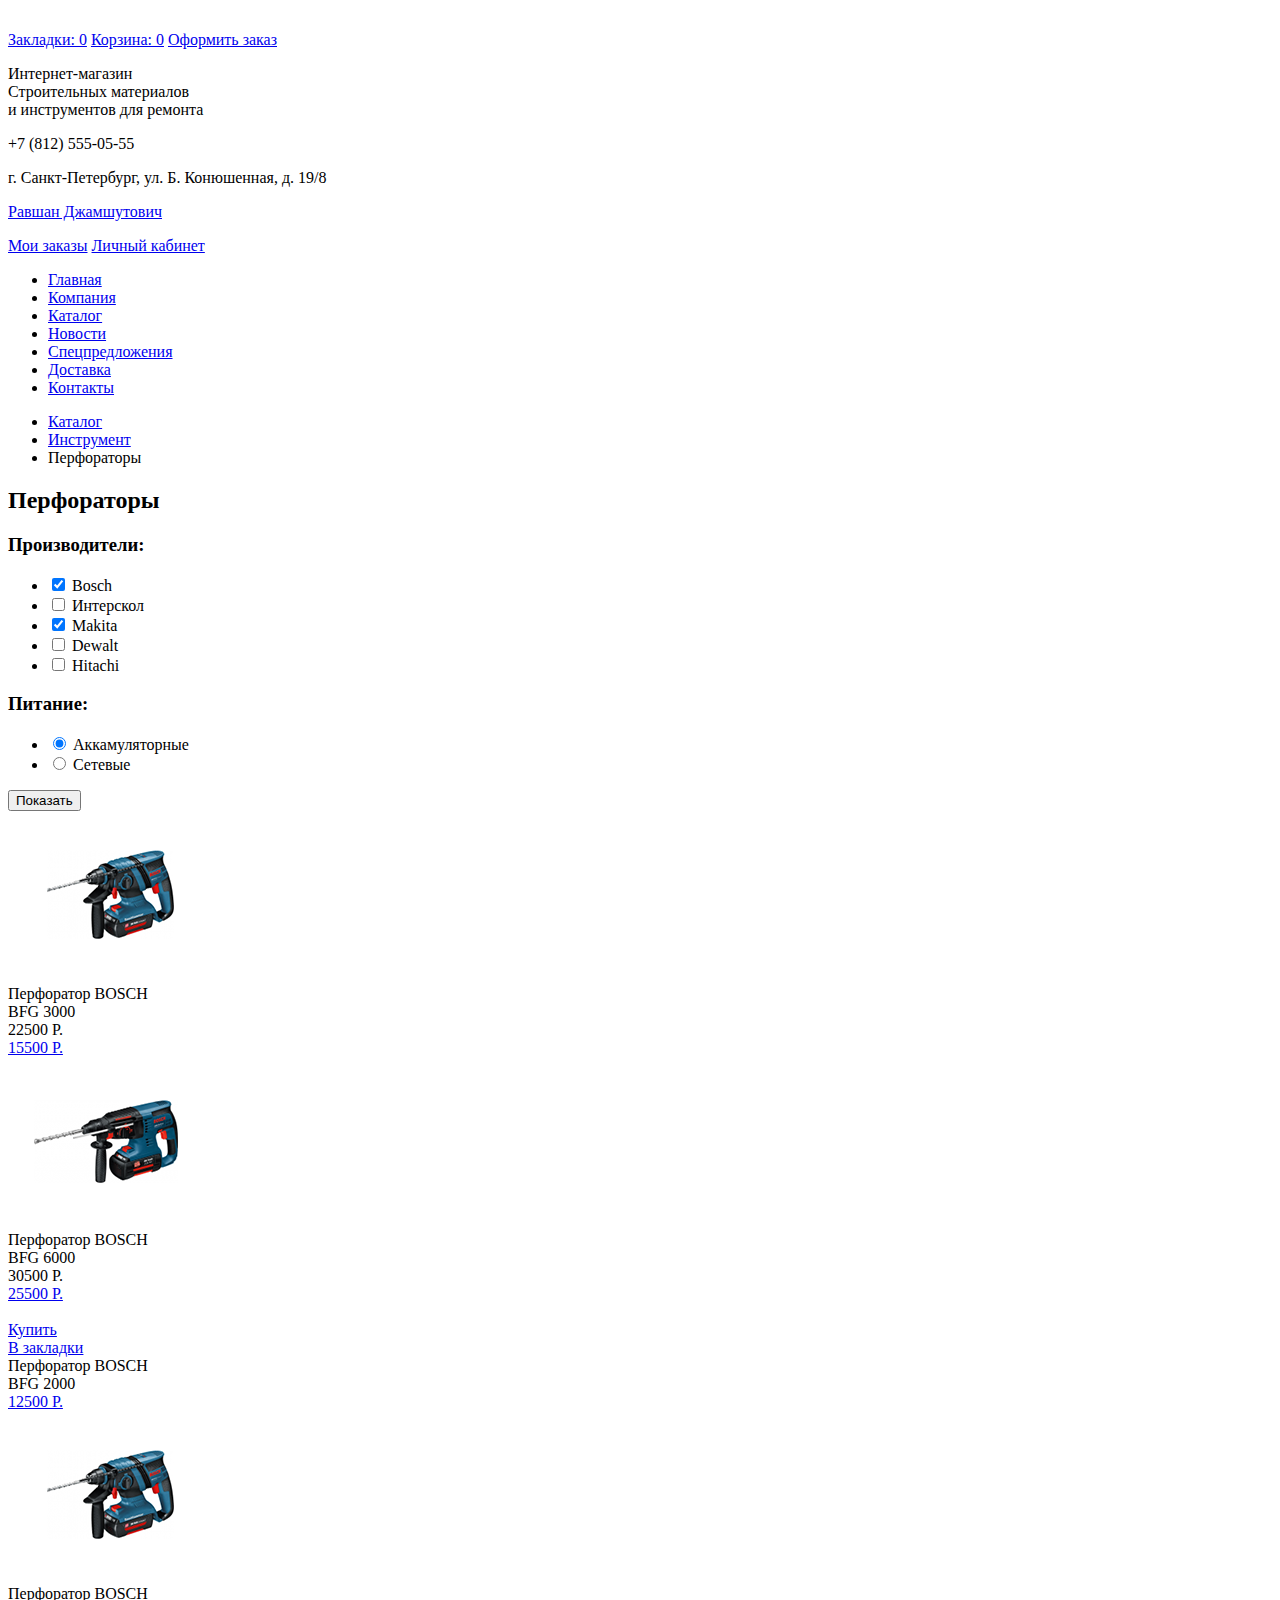
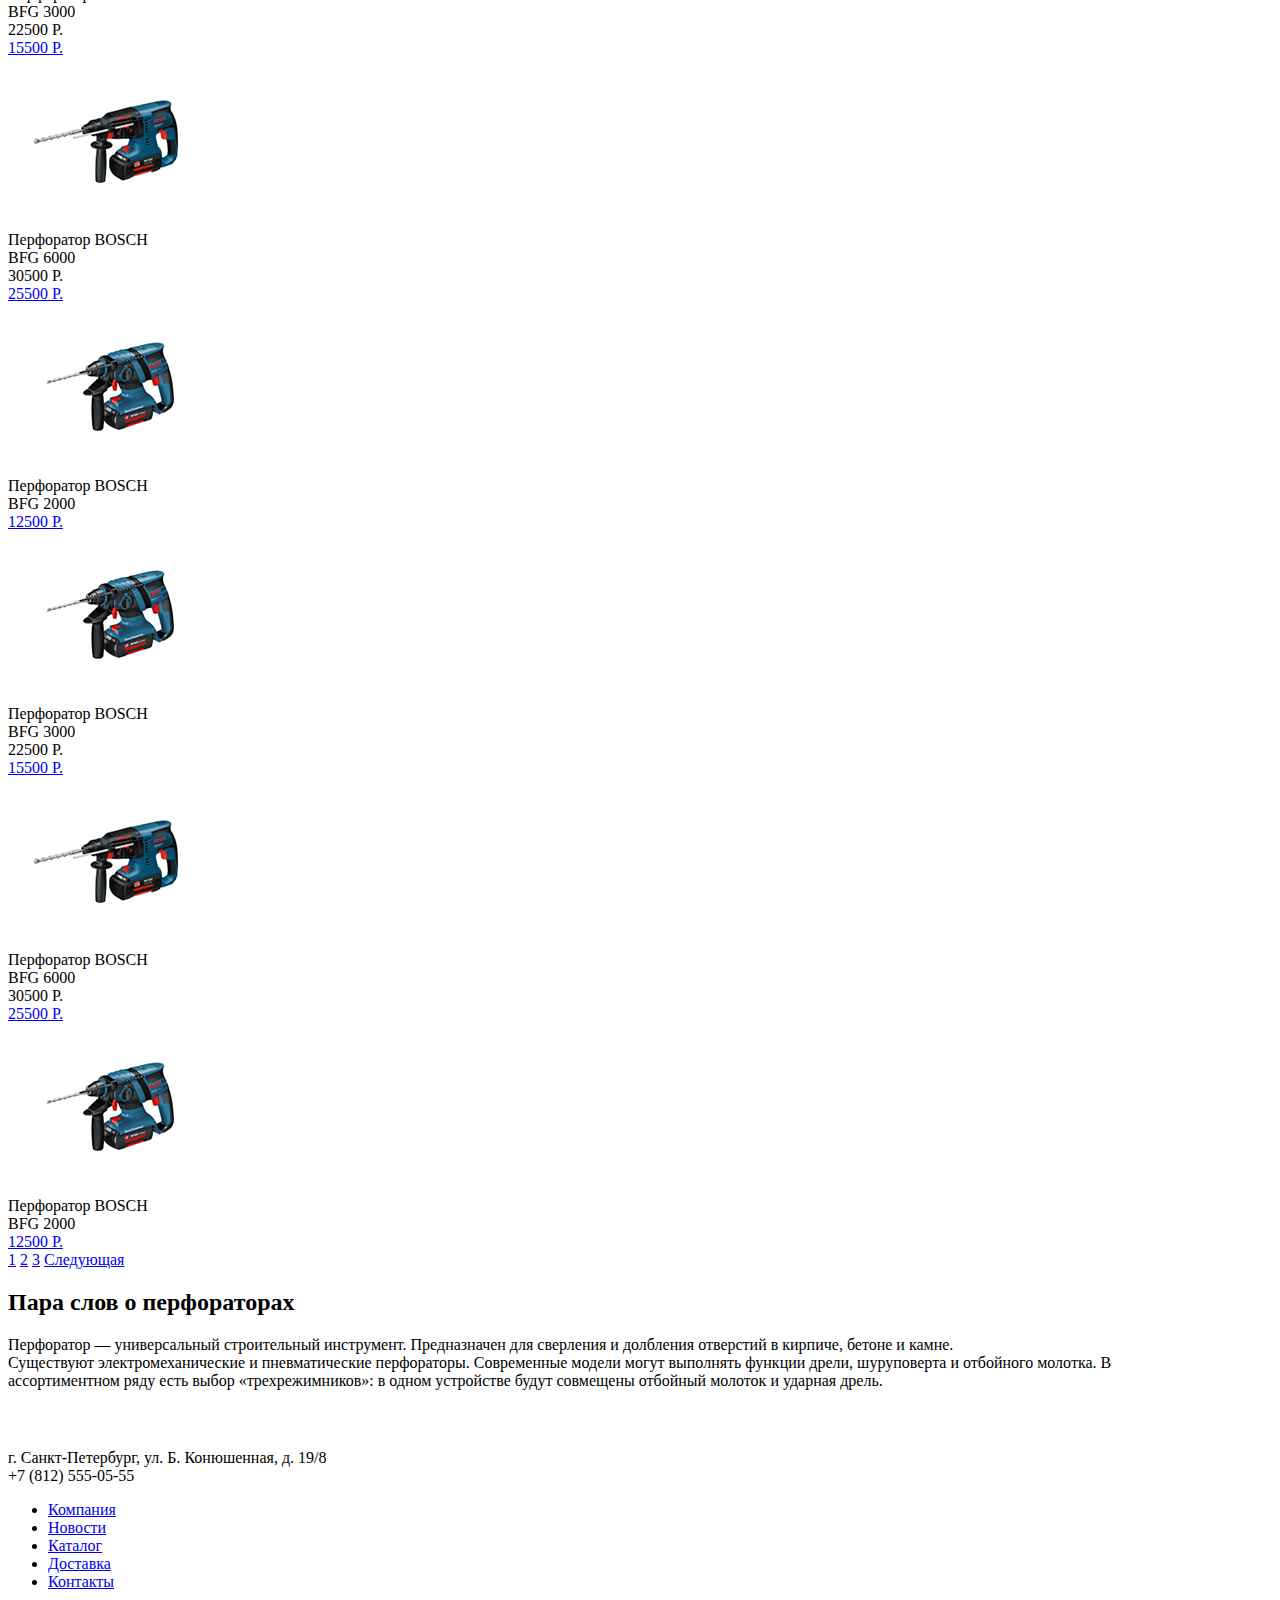
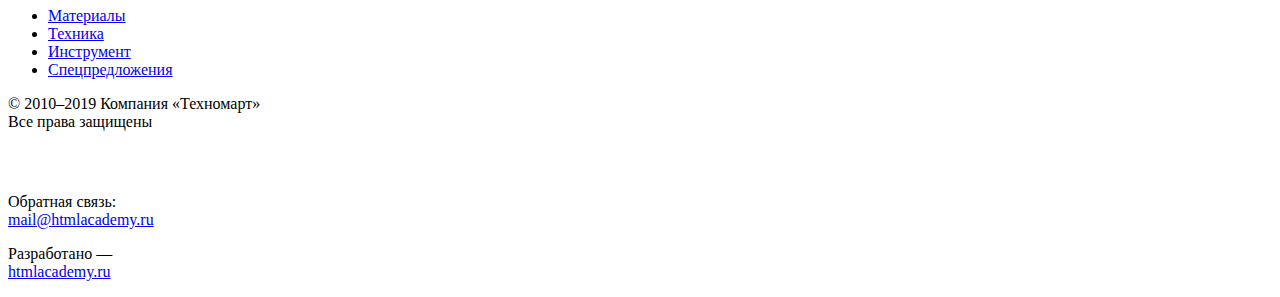
==== catalog.html @ 34c49a75 "Разметка index и catalog" ====
<!DOCTYPE html>
<html lang="ru">
  <head>
    <meta charset="utf-8">
    <title>Техномарт</title>
    <style></style>
  </head>
  <body>
  	<header>
  		<div class="header-top">
  			<div class="header-logo">
                <img src="img/logo-top.png" width="109" height="19" alt="Логотип Техномарта">
            </div>
            <a class="bookmarks" href="#">Закладки: 0</a>
            <a class="basket" href="#">Корзина: 0</a>
            <a class="orders" href="#">Оформить заказ</a>
  		</div>
  		<div class="heading">
  			<p>
  				Интернет-магазин<br>
  				Строительных материалов<br>
  				и инструментов для ремонта
  			</p>
  		</div>
  		<div class="telephone">
  			<p>+7 (812) 555-05-55</p>
  		</div>
  		<div class="address">
  			<p>г. Санкт-Петербург, ул. Б. Конюшенная, д. 19/8</p>
  		</div>
  		<div class="login-window">
  			<p>
  			<a href="login-name">Равшан Джамшутович</a>
  		    </p>
  		</div>
  		<div class="account-info">
  			<a href="#">Мои заказы</a>
  			<a href="#">Личный кабинет</a>
  		</div>
  		<nav>
  			<ul class="navigation">
  				<li>
  					<a href="index.html">Главная</a>
  				</li>
  				<li>
  					<a href="#">Компания</a>
  				</li>
  				<li>
  					<a href="#">Каталог</a>
  				</li>
  				<li>
  					<a href="#">Новости</a>
  				</li>
  				<li>
  					<a href="#">Спецпредложения</a>
  				</li>
  				<li>
  					<a href="#">Доставка</a>
  				</li>
  				<li>
  					<a href="#">Контакты</a>
  				</li>
  			</ul>
  		</nav>
  	</header>



  <main>
  	<ul>
  	    <li>
  	    	<a href="catalog.html">Каталог</a>
  	    </li>
  		<li>
  			<a href="#">Инструмент</a>
  		</li>
  		<li>
  		Перфораторы
  	    </li>
  	</ul>
  	<h2>Перфораторы</h2>
  	<section>
  		<h3>Производители:</h3>
  		<ul>
  			<li>
  			    <input type="checkbox" checked name="Bosch" id="Bosch">
  			    <label for="Bosch">Bosch</label> 
  		    </li>
  			<li>
  			    <input type="checkbox"  name="Интерскол" id="inter">
  			    <label for="inter">Интерскол</label>
  		    </li>
  			<li>
  				<input type="checkbox" checked name="Makita" id="Makita">
  			    <label for="Makita">Makita</label>
  		    </li>
  			<li>
  				<input type="checkbox"  name="Dewalt" id="Dewalt">
  			    <label for="Dewalt">Dewalt</label>
  		    </li>
  			<li>
  				<input type="checkbox"  name="Hitachi" id="Hitachi">
  			    <label for="Hitachi">Hitachi</label> 
  		    </li>
  		</ul>
  	</section>

  	<section>
  		<h3>Питание:</h3>
  		<ul>
  			<li>
  				<input type="radio" type="checkbox" checked name="akk" id="akk">
  				<label for="akk">Аккамуляторные</label> 
  			</li>
  			<li>
  				<input type="radio" name="set" id="set">
  				<label for="set">Сетевые</label>
  			</li>
  		</ul>
  		<button type="submit">Показать</button>
  	</section>

    
    <div class="bfg3-cont">
      <div class="bfg3-img">
        <img src="img/drell3.png">
      </div>
    <span class="bfg3-name">Перфоратор BOSCH<br>
      BFG 3000</span><br>
      <span class="old-price">22500 Р.</span><br>
      <a class="main-price" href="#">15500 Р.</a>
    </div>

    <div class="bfg6-cont">
      <div class="bfg6-img">
        <img src="img/drell6.png">
      </div>
    <span class="">Перфоратор BOSCH<br>
      BFG 6000</span><br>
      <span class="old-price">30500 Р.</span><br>
      <a class="main-price" href="#">25500 Р.</a>
    </div>
    <br>
    <div class="bfg2-cont">
      <div class="drill-button">
        <a class="buy" href="#">Купить</a><br>
        <a class="bookmarks" href="#">В закладки</a>
      </div>
    <span class="">Перфоратор BOSCH<br>
      BFG 2000</span><br>
      <a class="main-price" href="#">12500 Р.</a>
    </div>
    
    <div class="bfg3-cont">
      <div class="bfg3-img">
        <img src="img/drell3.png">
      </div>
    <span class="bfg3-name">Перфоратор BOSCH<br>
      BFG 3000</span><br>
      <span class="old-price">22500 Р.</span><br>
      <a class="main-price" href="#">15500 Р.</a>
    </div>

    <div class="bfg6-cont">
      <div class="bfg6-img">
        <img src="img/drell6.png">
      </div>
    <span class="">Перфоратор BOSCH<br>
      BFG 6000</span><br>
      <span class="old-price">30500 Р.</span><br>
      <a class="main-price" href="#">25500 Р.</a>
    </div>

    <div class="bfg2-cont">
      <div class="bfg2-img">
        <img src="img/drell2.png">
      </div>
    <span class="">Перфоратор BOSCH<br>
      BFG 2000</span><br>
      <a class="main-price" href="#">12500 Р.</a>
    </div>

    <div class="bfg3-cont">
      <div class="bfg3-img">
        <img src="img/drell3.png">
      </div>
    <span class="bfg3-name">Перфоратор BOSCH<br>
      BFG 3000</span><br>
      <span class="old-price">22500 Р.</span><br>
      <a class="main-price" href="#">15500 Р.</a>
    </div>

    <div class="bfg6-cont">
      <div class="bfg6-img">
        <img src="img/drell6.png">
      </div>
    <span class="">Перфоратор BOSCH<br>
      BFG 6000</span><br>
      <span class="old-price">30500 Р.</span><br>
      <a class="main-price" href="#">25500 Р.</a>
    </div>

    <div class="bfg2-cont">
      <div class="bfg2-img">
        <img src="img/drell2.png">
      </div>
    <span class="">Перфоратор BOSCH<br>
      BFG 2000</span><br>
      <a class="main-price" href="#">12500 Р.</a>
    </div>
    
    <div class="pages">
    	<a class="one" href="#">1</a>
    	<a class="two" href="#">2</a>
    	<a class="three" href="#">3</a>
    	<a class="next-page" href="#">Следующая</a>
    </div>
    
    <div class="about">
    	<h2>Пара слов о перфораторах</h2>
    	<p>
    		Перфоратор — универсальный строительный инструмент. Предназначен для сверления и долбления отверстий в кирпиче, бетоне и камне.<br>
    	   Существуют электромеханические и пневматические перфораторы. Современные модели могут выполнять функции дрели, шуруповерта и отбойного молотка. В<br>
    	   ассортиментном ряду есть выбор «трехрежимников»: в одном устройстве будут совмещены отбойный молоток и ударная дрель.
        </p>
    </div>
  </main>

  <footer class="footer-main">
  		<div class="footer-top">
  		    <div class="footer-logo">
                <img src="img/logo-down.svg" width="138" height="23" alt="Логотип Техномарта">
  		    </div>
  		<div class="footer-address">
  		    <p>
  		    	г. Санкт-Петербург, ул. Б. Конюшенная, д. 19/8<br>
  		    	+7 (812) 555-05-55
  		    </p>
  		</div>
  	    </div>
  		<div class="all-footer-nav">
  			<ul class="footer-nav-top">
  				<li>
  					<a href="#">Компания</a>
  				</li>
  			    <li>
  			    	<a href="#">Новости</a>
  			    </li>
  			    <li>
  			    	<a href="#">Каталог</a>
  			    </li>
  			    <li>
  			    	<a href="#">Доставка</a>
  			    </li>
  			    <li>
  			    	<a href="#">Контакты</a>
  			    </li>
  			</ul>
  			<ul class="footer-nav-down">
  				<li>
  					<a href="#">Материалы</a>
  				</li>
  				<li>
  					<a href="#">Техника</a>
  				</li>
  				<li>
  					<a href="#">Инструмент</a>
  				</li>
  				<li>
  					<a href="#">Спецпредложения</a>
  				</li>
  			</ul>
  		</div>

  		<div class="footer-down">
  			<div class="copyright">
  			    <p>
  			 	© 2010–2019 Компания «Техномарт»<br>
  				Все права защищены
  			    </p>
  		    </div>

  		    <div class="social">
  		    	<a class="social-vk" href="#"><img src="img/vk-icon.svg" height="26" width="15" alt="https://vk.com/"></a>
  		    	<a class="social-facee" href="#"><img src="img/fb-icon.svg" height="12" width="22" alt="https://facebook.com/"></a>
  		    	<a class="social-vk" href="#"><img src="img/insta-icon.svg" height="21" width="21" alt="https://www.instagram.com/"></a>
  		    </div>

  		    <div class="feedback">
  		    	<p>
  		    		Обратная связь:<br>
  		    		<a href="#">mail@htmlacademy.ru</a>
  		    	</p>
  		    </div>
  		    <div class="developed">
  		    	<p>
  		    		Разработано —<br>
  		    		<a href="htmlacademy.ru">htmlacademy.ru</a> 
  		    	</p>
  		    </div>
  		</div>
  	</footer>
  </body>
</html>
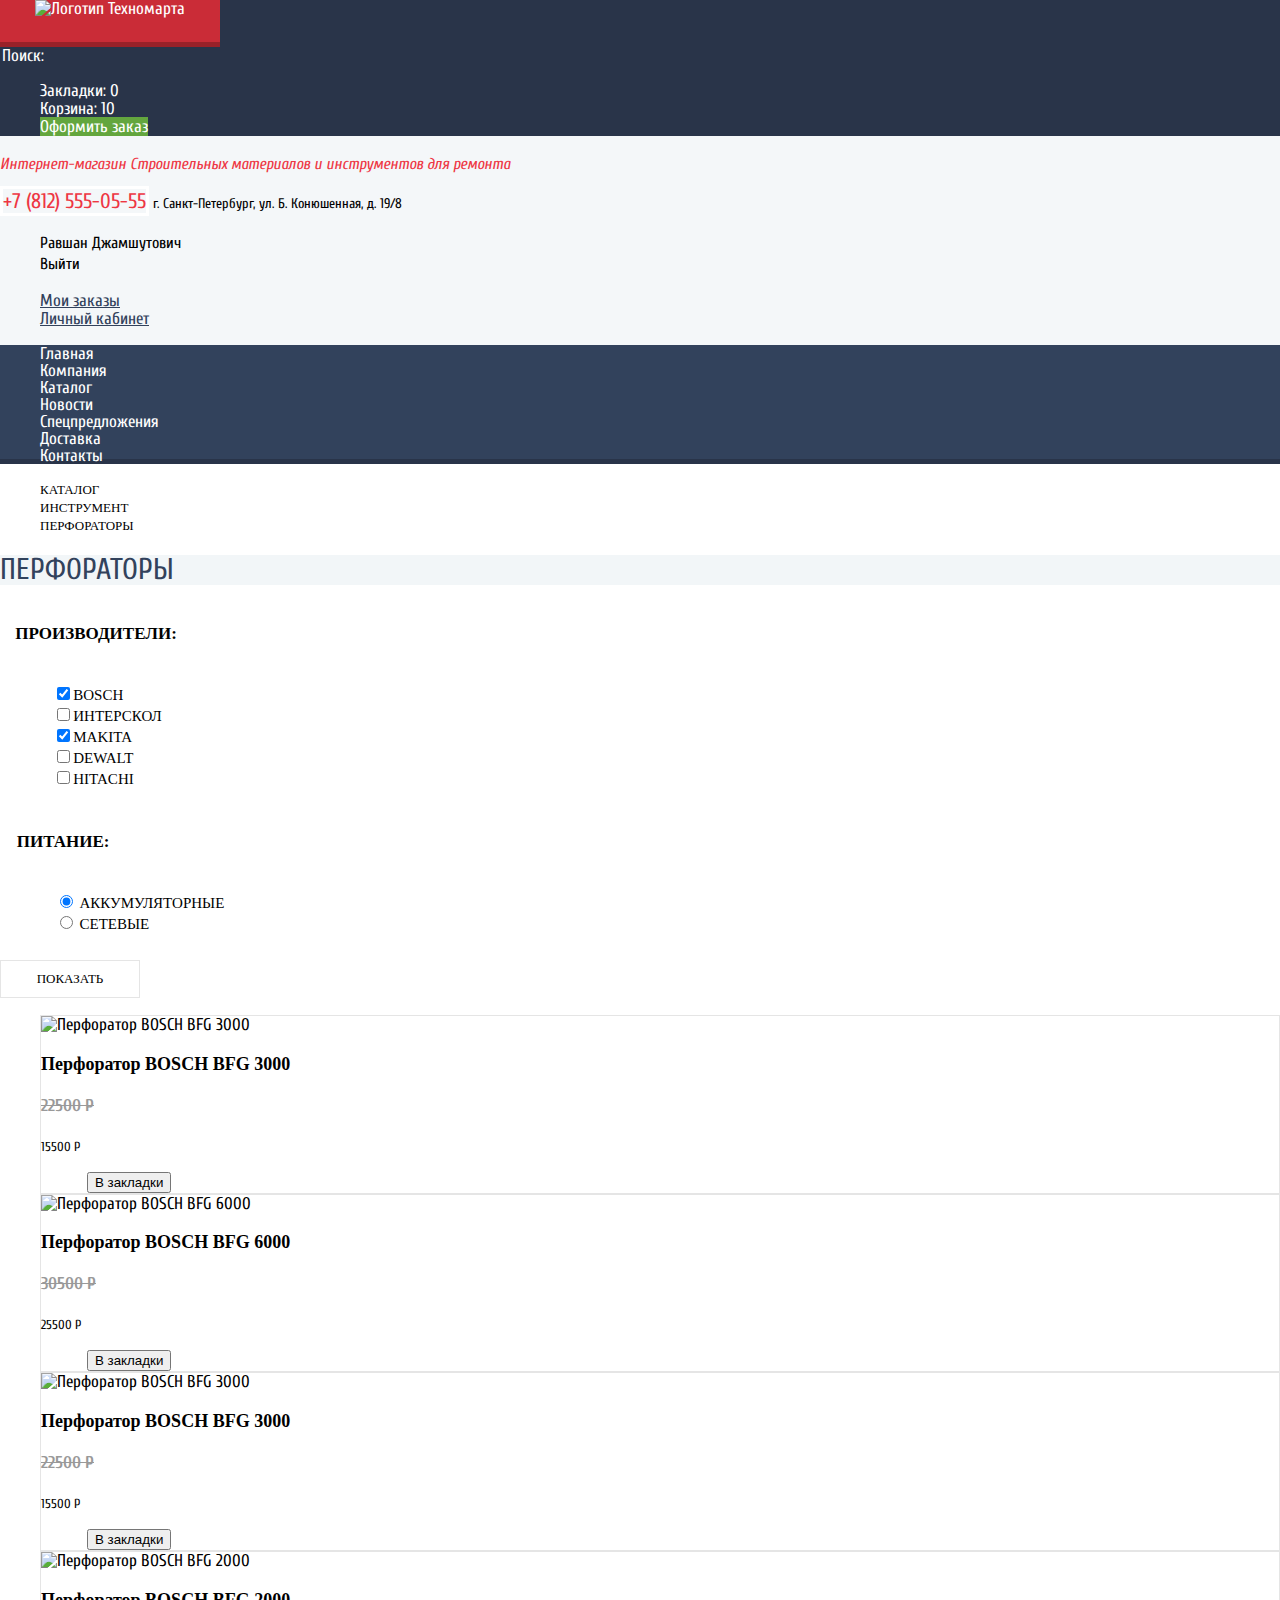
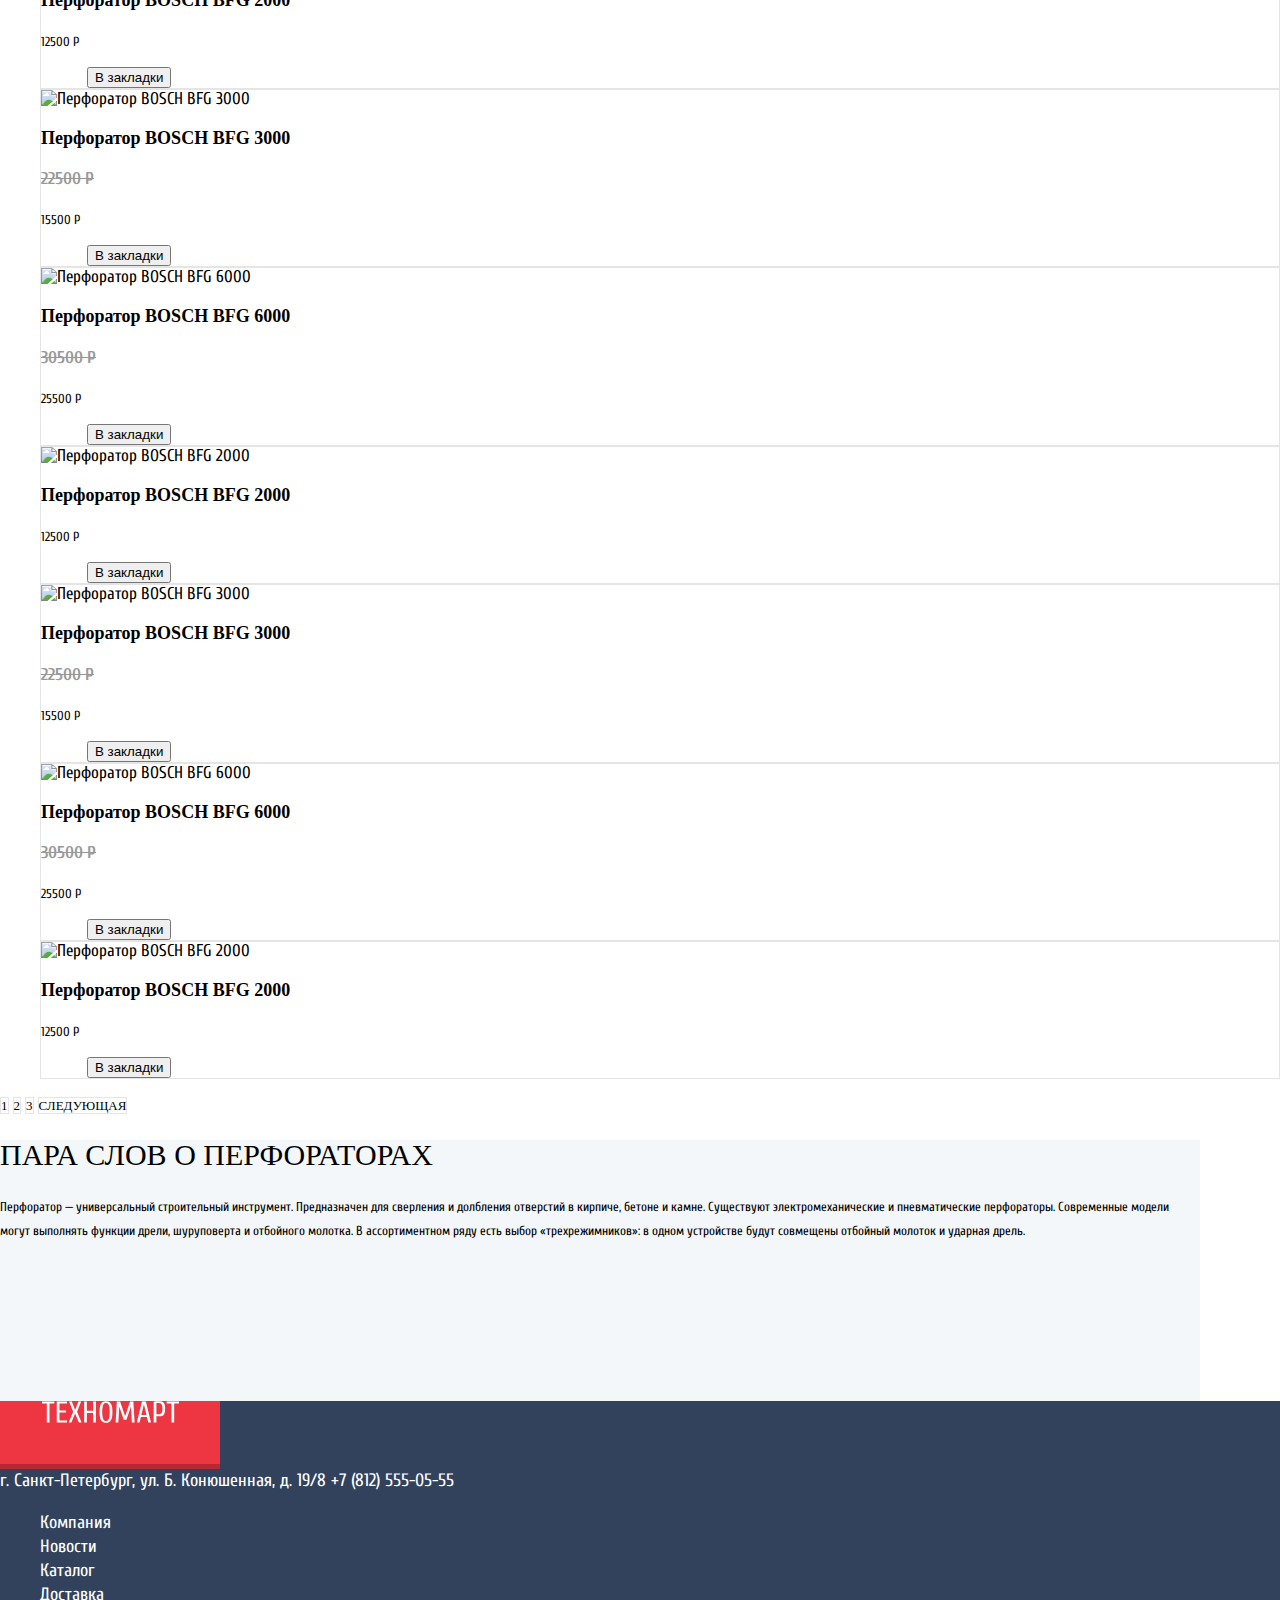
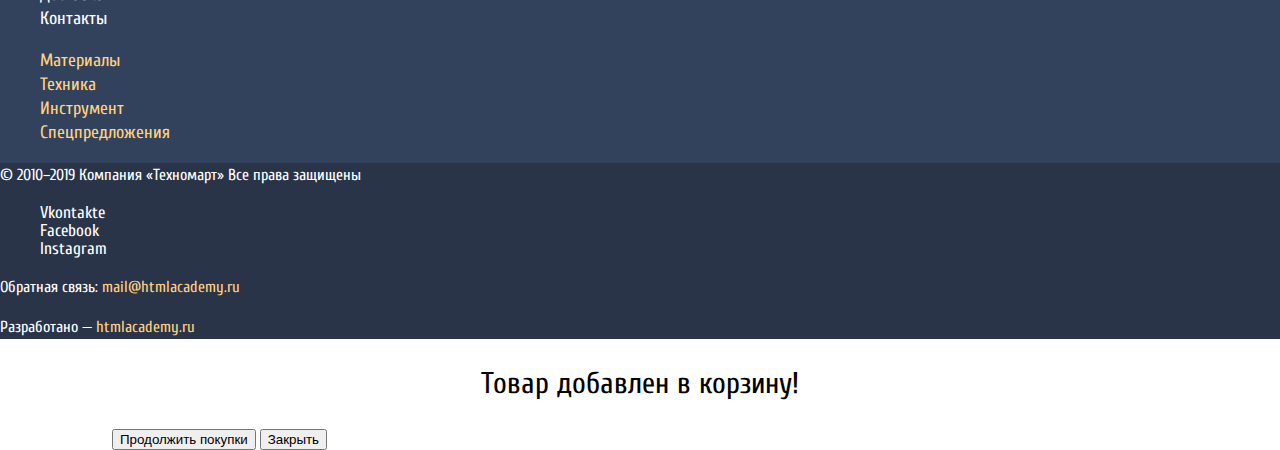
==== commit 9510b1c0: "базовый css" ====
--- a/catalog.html
+++ b/catalog.html
@@ -1,304 +1,386 @@
 <!DOCTYPE html>
 <html lang="ru">
-  <head>
-    <meta charset="utf-8">
-    <title>Техномарт</title>
-    <style></style>
-  </head>
-  <body>
-  	<header>
-  		<div class="header-top">
-  			<div class="header-logo">
-                <img src="img/logo-top.png" width="109" height="19" alt="Логотип Техномарта">
-            </div>
-            <a class="bookmarks" href="#">Закладки: 0</a>
-            <a class="basket" href="#">Корзина: 0</a>
-            <a class="orders" href="#">Оформить заказ</a>
-  		</div>
-  		<div class="heading">
-  			<p>
-  				Интернет-магазин<br>
-  				Строительных материалов<br>
-  				и инструментов для ремонта
-  			</p>
-  		</div>
-  		<div class="telephone">
-  			<p>+7 (812) 555-05-55</p>
-  		</div>
-  		<div class="address">
-  			<p>г. Санкт-Петербург, ул. Б. Конюшенная, д. 19/8</p>
-  		</div>
-  		<div class="login-window">
-  			<p>
-  			<a href="login-name">Равшан Джамшутович</a>
-  		    </p>
-  		</div>
-  		<div class="account-info">
-  			<a href="#">Мои заказы</a>
-  			<a href="#">Личный кабинет</a>
-  		</div>
-  		<nav>
-  			<ul class="navigation">
-  				<li>
-  					<a href="index.html">Главная</a>
-  				</li>
-  				<li>
-  					<a href="#">Компания</a>
-  				</li>
-  				<li>
-  					<a href="#">Каталог</a>
-  				</li>
-  				<li>
-  					<a href="#">Новости</a>
-  				</li>
-  				<li>
-  					<a href="#">Спецпредложения</a>
-  				</li>
-  				<li>
-  					<a href="#">Доставка</a>
-  				</li>
-  				<li>
-  					<a href="#">Контакты</a>
-  				</li>
-  			</ul>
-  		</nav>
-  	</header>
-
-
-
-  <main>
-  	<ul>
-  	    <li>
-  	    	<a href="catalog.html">Каталог</a>
-  	    </li>
-  		<li>
-  			<a href="#">Инструмент</a>
-  		</li>
-  		<li>
-  		Перфораторы
-  	    </li>
-  	</ul>
-  	<h2>Перфораторы</h2>
-  	<section>
-  		<h3>Производители:</h3>
-  		<ul>
-  			<li>
-  			    <input type="checkbox" checked name="Bosch" id="Bosch">
-  			    <label for="Bosch">Bosch</label> 
-  		    </li>
-  			<li>
-  			    <input type="checkbox"  name="Интерскол" id="inter">
-  			    <label for="inter">Интерскол</label>
-  		    </li>
-  			<li>
-  				<input type="checkbox" checked name="Makita" id="Makita">
-  			    <label for="Makita">Makita</label>
-  		    </li>
-  			<li>
-  				<input type="checkbox"  name="Dewalt" id="Dewalt">
-  			    <label for="Dewalt">Dewalt</label>
-  		    </li>
-  			<li>
-  				<input type="checkbox"  name="Hitachi" id="Hitachi">
-  			    <label for="Hitachi">Hitachi</label> 
-  		    </li>
-  		</ul>
-  	</section>
-
-  	<section>
-  		<h3>Питание:</h3>
-  		<ul>
-  			<li>
-  				<input type="radio" type="checkbox" checked name="akk" id="akk">
-  				<label for="akk">Аккамуляторные</label> 
-  			</li>
-  			<li>
-  				<input type="radio" name="set" id="set">
-  				<label for="set">Сетевые</label>
-  			</li>
-  		</ul>
-  		<button type="submit">Показать</button>
-  	</section>
-
-    
-    <div class="bfg3-cont">
-      <div class="bfg3-img">
-        <img src="img/drell3.png">
-      </div>
-    <span class="bfg3-name">Перфоратор BOSCH<br>
-      BFG 3000</span><br>
-      <span class="old-price">22500 Р.</span><br>
-      <a class="main-price" href="#">15500 Р.</a>
-    </div>
-
-    <div class="bfg6-cont">
-      <div class="bfg6-img">
-        <img src="img/drell6.png">
-      </div>
-    <span class="">Перфоратор BOSCH<br>
-      BFG 6000</span><br>
-      <span class="old-price">30500 Р.</span><br>
-      <a class="main-price" href="#">25500 Р.</a>
-    </div>
-    <br>
-    <div class="bfg2-cont">
-      <div class="drill-button">
-        <a class="buy" href="#">Купить</a><br>
-        <a class="bookmarks" href="#">В закладки</a>
-      </div>
-    <span class="">Перфоратор BOSCH<br>
-      BFG 2000</span><br>
-      <a class="main-price" href="#">12500 Р.</a>
-    </div>
-    
-    <div class="bfg3-cont">
-      <div class="bfg3-img">
-        <img src="img/drell3.png">
-      </div>
-    <span class="bfg3-name">Перфоратор BOSCH<br>
-      BFG 3000</span><br>
-      <span class="old-price">22500 Р.</span><br>
-      <a class="main-price" href="#">15500 Р.</a>
-    </div>
-
-    <div class="bfg6-cont">
-      <div class="bfg6-img">
-        <img src="img/drell6.png">
-      </div>
-    <span class="">Перфоратор BOSCH<br>
-      BFG 6000</span><br>
-      <span class="old-price">30500 Р.</span><br>
-      <a class="main-price" href="#">25500 Р.</a>
-    </div>
-
-    <div class="bfg2-cont">
-      <div class="bfg2-img">
-        <img src="img/drell2.png">
-      </div>
-    <span class="">Перфоратор BOSCH<br>
-      BFG 2000</span><br>
-      <a class="main-price" href="#">12500 Р.</a>
-    </div>
-
-    <div class="bfg3-cont">
-      <div class="bfg3-img">
-        <img src="img/drell3.png">
-      </div>
-    <span class="bfg3-name">Перфоратор BOSCH<br>
-      BFG 3000</span><br>
-      <span class="old-price">22500 Р.</span><br>
-      <a class="main-price" href="#">15500 Р.</a>
-    </div>
-
-    <div class="bfg6-cont">
-      <div class="bfg6-img">
-        <img src="img/drell6.png">
-      </div>
-    <span class="">Перфоратор BOSCH<br>
-      BFG 6000</span><br>
-      <span class="old-price">30500 Р.</span><br>
-      <a class="main-price" href="#">25500 Р.</a>
-    </div>
-
-    <div class="bfg2-cont">
-      <div class="bfg2-img">
-        <img src="img/drell2.png">
-      </div>
-    <span class="">Перфоратор BOSCH<br>
-      BFG 2000</span><br>
-      <a class="main-price" href="#">12500 Р.</a>
-    </div>
-    
-    <div class="pages">
-    	<a class="one" href="#">1</a>
-    	<a class="two" href="#">2</a>
-    	<a class="three" href="#">3</a>
-    	<a class="next-page" href="#">Следующая</a>
-    </div>
-    
-    <div class="about">
-    	<h2>Пара слов о перфораторах</h2>
-    	<p>
-    		Перфоратор — универсальный строительный инструмент. Предназначен для сверления и долбления отверстий в кирпиче, бетоне и камне.<br>
-    	   Существуют электромеханические и пневматические перфораторы. Современные модели могут выполнять функции дрели, шуруповерта и отбойного молотка. В<br>
-    	   ассортиментном ряду есть выбор «трехрежимников»: в одном устройстве будут совмещены отбойный молоток и ударная дрель.
-        </p>
-    </div>
-  </main>
-
-  <footer class="footer-main">
-  		<div class="footer-top">
-  		    <div class="footer-logo">
-                <img src="img/logo-down.svg" width="138" height="23" alt="Логотип Техномарта">
-  		    </div>
-  		<div class="footer-address">
-  		    <p>
-  		    	г. Санкт-Петербург, ул. Б. Конюшенная, д. 19/8<br>
-  		    	+7 (812) 555-05-55
-  		    </p>
-  		</div>
-  	    </div>
-  		<div class="all-footer-nav">
-  			<ul class="footer-nav-top">
-  				<li>
-  					<a href="#">Компания</a>
-  				</li>
-  			    <li>
-  			    	<a href="#">Новости</a>
-  			    </li>
-  			    <li>
-  			    	<a href="#">Каталог</a>
-  			    </li>
-  			    <li>
-  			    	<a href="#">Доставка</a>
-  			    </li>
-  			    <li>
-  			    	<a href="#">Контакты</a>
-  			    </li>
-  			</ul>
-  			<ul class="footer-nav-down">
-  				<li>
-  					<a href="#">Материалы</a>
-  				</li>
-  				<li>
-  					<a href="#">Техника</a>
-  				</li>
-  				<li>
-  					<a href="#">Инструмент</a>
-  				</li>
-  				<li>
-  					<a href="#">Спецпредложения</a>
-  				</li>
-  			</ul>
-  		</div>
-
-  		<div class="footer-down">
-  			<div class="copyright">
-  			    <p>
-  			 	© 2010–2019 Компания «Техномарт»<br>
-  				Все права защищены
-  			    </p>
-  		    </div>
-
-  		    <div class="social">
-  		    	<a class="social-vk" href="#"><img src="img/vk-icon.svg" height="26" width="15" alt="https://vk.com/"></a>
-  		    	<a class="social-facee" href="#"><img src="img/fb-icon.svg" height="12" width="22" alt="https://facebook.com/"></a>
-  		    	<a class="social-vk" href="#"><img src="img/insta-icon.svg" height="21" width="21" alt="https://www.instagram.com/"></a>
-  		    </div>
-
-  		    <div class="feedback">
-  		    	<p>
-  		    		Обратная связь:<br>
-  		    		<a href="#">mail@htmlacademy.ru</a>
-  		    	</p>
-  		    </div>
-  		    <div class="developed">
-  		    	<p>
-  		    		Разработано —<br>
-  		    		<a href="htmlacademy.ru">htmlacademy.ru</a> 
-  		    	</p>
-  		    </div>
-  		</div>
-  	</footer>
-  </body>
-</html>
+
+<head>
+	<meta charset="utf-8">
+	<title>Техномарт</title>
+	<link rel="stylesheet" href="css/normalize.css">
+	<link href="https://fonts.googleapis.com/css?family=Cuprum|PT+Sans&display=swap" rel="stylesheet">
+	<link href="css/style.css" rel="stylesheet">
+</head>
+
+<body>
+	<header>
+		<div class="header-top">
+			<div class="header-logo">
+				<a href="index.html">
+					<img src="img/logo.png" width="109" height="19" alt="Логотип Техномарта">
+				</a>
+			</div>
+
+			<form class="search">
+				<input placeholder="Поиск:" type="search" id="search" name="search">
+				<label for="search"></label>
+			</form>
+
+			<ul>
+				<li>
+					<a class="bookmarks" href="#">Закладки: 0</a>
+				</li>
+				<li>
+					<a class="basket" href="#">Корзина: 10</a>
+				</li>
+				<li>
+					<a class="orders" href="#">Оформить заказ</a>
+				</li>
+			</ul>
+		</div>
+		<div class="header-main">
+			<p>
+				Интернет-магазин
+				Строительных материалов
+				и инструментов для ремонта
+			</p>
+		</div>
+
+
+		<address class="header-address">
+			<a href="tel:+78125550555">+7 (812) 555-05-55</a>
+			<span>г. Санкт-Петербург, ул. Б. Конюшенная, д. 19/8</span>
+		</address>
+
+
+		<div class="login-window">
+			<ul>
+				<li>
+					<a href="#">Равшан Джамшутович</a>
+				</li>
+				<li>
+					<a href="#">Выйти</a>
+				</li>
+			</ul>
+		</div>
+		<div class="account-info">
+			<ul>
+				<li>
+					<a href="#">Мои заказы</a>
+				</li>
+				<li>
+					<a href="#">Личный кабинет</a>
+				</li>
+			</ul>
+		</div>
+		<nav>
+			<ul class="navigation">
+				<li>
+					<a href="index.html">Главная</a>
+				</li>
+				<li>
+					<a href="#">Компания</a>
+				</li>
+				<li>
+					<a href="#">Каталог</a>
+				</li>
+				<li>
+					<a href="#">Новости</a>
+				</li>
+				<li>
+					<a href="#">Спецпредложения</a>
+				</li>
+				<li>
+					<a href="#">Доставка</a>
+				</li>
+				<li>
+					<a href="#">Контакты</a>
+				</li>
+			</ul>
+		</nav>
+	</header>
+
+
+
+	<main>
+		<ul class="menu-items">
+			<li>
+				<a href="index.html"></a>
+			</li>
+			<li>
+				<a href="catalog.html">Каталог</a>
+			</li>
+			<li>
+				<a href="#">Инструмент</a>
+			</li>
+			<li>
+				Перфораторы
+			</li>
+		</ul>
+
+
+		<h1 class="catalog-heading">Перфораторы</h1>
+
+
+		<form class="manufacturer">
+			<fieldset>
+				<legend>
+					<h2>Производители:</h2>
+				</legend>
+				<ul>
+					<li>
+						<label><input type="checkbox" checked name="Bosch" id="Bosch">Bosch</label>
+					</li>
+					<li>
+						<label><input type="checkbox" name="Интерскол" id="inter">Интерскол</label>
+					</li>
+					<li>
+						<label><input type="checkbox" checked name="Makita" id="Makita">Makita</label>
+					</li>
+					<li>
+						<label><input type="checkbox" name="Dewalt" id="Dewalt">Dewalt</label>
+					</li>
+					<li>
+						<label><input type="checkbox" name="Hitachi" id="Hitachi">Hitachi</label>
+					</li>
+				</ul>
+			</fieldset>
+		</form>
+
+		<form>
+			<fieldset>
+				<legend>
+					<h2>Питание:</h2>
+				</legend>
+				<ul class="power">
+					<li>
+						<input type="radio" checked name="akk" id="akk">
+						<label for="akk">Аккумуляторные</label>
+					</li>
+					<li>
+						<input type="radio" name="set" id="set">
+						<label for="set">Сетевые</label>
+					</li>
+				</ul>
+			</fieldset>
+			<button class="show-button" type="submit">Показать</button>
+		</form>
+
+
+		<ul class="product-cards">
+			<li>
+				<article>
+					<img src="img/drell3.jpg" alt="Перфоратор BOSCH BFG 3000">
+					<h3><a href="#">Перфоратор BOSCH BFG 3000</a></h3>
+					<p  class="first-price">22500 Р</p>
+					<p>15500 Р</p>
+					<div><a href="#">Купить</a><button>В закладки</button></div>
+				</article>
+			</li>
+
+			<li>
+				<article>
+					<img src="img/drell6.jpg" alt="Перфоратор BOSCH BFG 6000">
+					<h3><a href="#">Перфоратор BOSCH BFG 6000</a></h3>
+					<p class="first-price">30500 Р</p>
+					<p>25500 Р</p>
+					<div><a href="#">Купить</a><button>В закладки</button></div>
+				</article>
+			</li>
+
+			<li>
+				<article>
+					<img src="img/drell3.jpg" alt="Перфоратор BOSCH BFG 3000">
+					<h3><a href="#">Перфоратор BOSCH BFG 3000</a></h3>
+					<p class="first-price">22500 Р</p>
+					<p>15500 Р</p>
+					<div><a href="#">Купить</a><button>В закладки</button></div>
+				</article>
+			</li>
+
+			<li>
+				<article>
+					<img src="img/drell2.jpg" alt="Перфоратор BOSCH BFG 2000">
+					<h3><a href="#">Перфоратор BOSCH BFG 2000</a></h3>
+					<p>12500 Р</p>
+					<div><a href="#">Купить</a><button>В закладки</button></div>
+				</article>
+			</li>
+
+			<li>
+				<article>
+					<img src="img/drell3.jpg" alt="Перфоратор BOSCH BFG 3000">
+					<h3><a href="#">Перфоратор BOSCH BFG 3000</a></h3>
+					<p class="first-price">22500 Р</p>
+					<p>15500 Р</p>
+					<div><a href="#">Купить</a><button>В закладки</button></div>
+				</article>
+			</li>
+
+			<li>
+				<article>
+					<img src="img/drell6.jpg" alt="Перфоратор BOSCH BFG 6000">
+					<h3><a href="#">Перфоратор BOSCH BFG 6000</a></h3>
+					<p class="first-price">30500 Р</p>
+					<p>25500 Р</p>
+					<div><a href="#">Купить</a><button>В закладки</button></div>
+				</article>
+			</li>
+
+			<li>
+				<article>
+					<img src="img/drell2.jpg" alt="Перфоратор BOSCH BFG 2000">
+					<h3><a href="#">Перфоратор BOSCH BFG 2000</a></h3>
+					<p>12500 Р</p>
+					<div><a href="#">Купить</a><button>В закладки</button></div>
+				</article>
+			</li>
+
+			<li>
+				<article>
+					<img src="img/drell3.jpg" alt="Перфоратор BOSCH BFG 3000">
+					<h3><a href="#">Перфоратор BOSCH BFG 3000</a></h3>
+					<p class="first-price">22500 Р</p>
+					<p>15500 Р</p>
+					<div><a href="#">Купить</a><button>В закладки</button></div>
+				</article>
+			</li>
+
+			<li>
+				<article>
+					<img src="img/drell6.jpg" alt="Перфоратор BOSCH BFG 6000">
+					<h3><a href="#">Перфоратор BOSCH BFG 6000</a></h3>
+					<p class="first-price">30500 Р</p>
+					<p>25500 Р</p>
+					<div><a href="#">Купить</a><button>В закладки</button></div>
+				</article>
+			</li>
+
+			<li>
+				<article>
+					<img src="img/drell2.jpg" alt="Перфоратор BOSCH BFG 2000">
+					<h3><a href="#">Перфоратор BOSCH BFG 2000</a></h3>
+					<p>12500 Р</p>
+					<div><a href="#">Купить</a><button>В закладки</button></div>
+				</article>
+			</li>
+		</ul>
+
+
+
+
+
+		<div class="pages">
+			<a href="#">1</a>
+			<a href="#">2</a>
+			<a href="#">3</a>
+			<a href="#">Следующая</a>
+		</div>
+
+		<aside>
+			<h2 class="about-products">Пара слов о перфораторах</h2>
+			<p>
+				Перфоратор — универсальный строительный инструмент. Предназначен для сверления и долбления отверстий в
+				кирпиче, бетоне и камне.
+				Существуют электромеханические и пневматические перфораторы. Современные модели могут выполнять функции
+				дрели, шуруповерта и отбойного молотка. В
+				ассортиментном ряду есть выбор «трехрежимников»: в одном устройстве будут совмещены отбойный молоток и
+				ударная дрель.
+			</p>
+		</aside>
+	</main>
+
+	<footer class="footer-main">
+		<div class="footer-top">
+			<div class="footer-logo">
+				<a href="index.html">
+					<img src="img/footer-logo.svg" width="137" height="22" alt="Логотип Техномарта">
+				</a>
+			</div>
+
+			<div class="footer-address">
+				<address>г. Санкт-Петербург, ул. Б. Конюшенная, д. 19/8
+					<a href="tel:+78125550555">+7 (812) 555-05-55</a>
+				</address>
+			</div>
+
+		</div>
+		<div class="all-footer-nav">
+			<ul class="footer-nav-top">
+				<li>
+					<a href="#">Компания</a>
+				</li>
+				<li>
+					<a href="#">Новости</a>
+				</li>
+				<li>
+					<a href="#">Каталог</a>
+				</li>
+				<li>
+					<a href="#">Доставка</a>
+				</li>
+				<li>
+					<a href="#">Контакты</a>
+				</li>
+			</ul>
+			<ul class="footer-nav-down">
+				<li>
+					<a href="#">Материалы</a>
+				</li>
+				<li>
+					<a href="#">Техника</a>
+				</li>
+				<li>
+					<a href="#">Инструмент</a>
+				</li>
+				<li>
+					<a href="#">Спецпредложения</a>
+				</li>
+			</ul>
+		</div>
+
+		<div class="footer-down">
+			<div class="copyright">
+				<p>
+					© 2010–2019 Компания «Техномарт»
+					Все права защищены
+				</p>
+			</div>
+
+			<div class="social">
+				<ul>
+					<li>
+						<a class="social-vk" href="#">Vkontakte</a>
+					</li>
+					<li>
+						<a class="social-facee" href="#">Facebook</a>
+					</li>
+					<li>
+						<a class="social-inst" href="#">Instagram</a>
+					</li>
+				</ul>
+			</div>
+
+			<div class="feedback">
+				<p>
+					Обратная связь:
+					<a href="#">mail@htmlacademy.ru</a>
+				</p>
+			</div>
+			<div class="developed">
+				<p>
+					Разработано —
+					<a href="htmlacademy.ru">htmlacademy.ru</a>
+				</p>
+			</div>
+		</div>
+	</footer>
+
+
+	<div class="visual-hidden-basket">
+		<p>Товар добавлен в корзину!</p>
+		<a href="#">Оформить заказ</a>
+		<button type="button">Продолжить покупки</button>
+		<button type="button">Закрыть</button>
+	</div>
+
+</body>
+
+</html>--- a/css/style.css
+++ b/css/style.css
@@ -0,0 +1,441 @@
+
+/* Общие стили*/
+
+body {
+ margin: 0;
+ padding: 0;
+ 
+ font-family: "Cuprum", "PT Sans", Arial, sans-serif;
+ font-size: 17px;
+ line-height: 18px;
+ font-weight: normal;
+ background-color: white;
+ color: black;
+}
+
+p {
+  font-size: 13px;
+  line-height: 24px;
+}
+
+ a {
+  color: white;
+  text-decoration: none;
+}
+
+fieldset {
+  border: 0 none;
+}
+
+h1 {
+  color: #ee3643;
+  font-size: 16px;
+  line-height: 23px;
+  font-style: italic;
+  font-family: Cuprum;
+  font-weight: normal;
+}
+
+h2 {
+  font-size: 30px;
+  font-weight: normal;
+}
+
+ul {
+  list-style: none;
+}
+
+address {
+  font-size: 14px;
+}
+
+
+/*Шапка, псевдоклассы для лого футера тут для удобства*/
+
+.header-top {
+  background-color: #293449;
+}
+
+header {
+  background-color: #f4f7f9;
+}
+
+.header-logo  {
+  background-color: #ee3643;
+  box-shadow: inset 0px -5px rgba(0, 0, 0, 0.24);
+  width: 220px;
+  height: 47px;
+  text-align: center;
+}
+
+.header-main p {
+  color: red;
+  color: #ee3643;
+  font-size: 16px;
+  line-height: 23px;
+  font-style: italic;
+  font-family: Cuprum;
+  font-weight: normal;
+}
+
+.header-logo:hover,
+.footer-logo:hover {
+  background-color: #ca2c37;
+}
+
+.header-logo:active,
+.footer-logo:active {
+  background-color: #ba2732;
+}
+
+.search input {
+  background-color: transparent;
+  border: transparent;
+}
+
+.search input::placeholder {
+  font-family: Cuprum;
+  font-size: 17px;
+  line-height: 17px;
+  color: white;
+}
+
+.search input:focus {
+  background-color: white;
+}
+
+.orders {
+  background-color: #63a63e;
+}
+
+.orders:hover {
+  background-color: #5fbb2d;
+}
+
+.orders:active {
+  background-color: #518534;
+}
+
+.header-address span {
+  font-size: 14px;
+  line-height: 24px;
+  text-align: center;
+  font-family: "Cuprum";
+  font-style: normal;
+  font-family: Cuprum;
+}
+
+.header-address a {
+  color: #ee3643;
+  font-size: 21px;
+  font-style: normal;
+  border: solid 3px #ffffff;
+}
+
+.header-block-login a {
+  color:black;
+}
+
+.login,
+.registration {
+  background-color:white;
+  font-size: 21px;
+  line-height: 21px;
+}
+
+.login:hover,
+.registration:hover {
+  color: #ee3643;
+}
+
+.login:active,
+.registration:active {
+  color: rgba(0, 0, 0, 0.302);
+}
+
+.navigation {
+  background-color: #32425c;
+  line-height: 17px;
+  box-shadow: inset 0px -5px #293449;
+}
+
+.navigation a:hover {
+  background-color: #293449;
+}
+
+.navigation a:active {
+  background-color: #1d2739;
+  color: rgba(255, 255, 255, 0.502);
+}
+
+
+/* Шапка каталога, без повторения шапки index */
+
+.login-window a {
+  color: black;
+  font-size: 16px;
+  line-height: 21px;
+}
+
+.account-info a {
+  color: #32425c;
+  text-decoration: underline;
+}
+
+.account-info li a:hover {
+  color: #ee3643;
+}
+
+.login-window a:active,
+.account-info li a:active {
+  color: rgba(0, 0, 0, 0.3);
+}
+
+
+
+/* Секции main */
+
+.partners {
+  color: black;
+  font-size: 18px;
+  line-height: 20px;
+}
+
+.details,
+.feedback-block {
+  background-color: #ee3643;
+  color: white;
+}
+
+
+/* Main каталога */
+
+.catalog-heading  {
+  color: #32425c;
+  font-size: 30px;
+  line-height: 30px;
+  text-transform: uppercase;
+  font-style: normal;
+  background-color: #f2f6f8;
+}
+
+.menu-items a,
+.menu-items li {
+  color: black;
+  font-size: 13px;
+  font-family: "PTSans";
+  text-transform: uppercase;
+}
+
+.manufacturer {
+  font-size: 15px;
+  line-height: 20px;
+  color: black;
+  font-family: "PTSans";
+  text-transform: uppercase;
+}
+
+legend h2 {
+  color: black;
+  font-size: 17px;
+  line-height: 30px;
+  font-family: "PTSans";
+  font-weight: bold;
+  text-transform: uppercase;
+}
+
+.show-button {
+  width: 140px;
+  height: 38px;
+  border: solid 1px #e5e5e5;
+  background-color: #ffffff;
+  font-size: 13px;
+  font-family: "PTSans";
+  line-height: 18px;
+  text-align: center;
+  text-transform: uppercase;
+}
+
+.power {
+  font-size: 15px;
+  font-family: "PTSans";
+  line-height: 20px;
+  text-transform: uppercase;
+}
+
+.product-cards article {
+  border: solid 1px #e5e5e5;
+}
+
+h3 a {
+  font-size: 18px;
+  font-family: "PTSans";
+  color: rgb(0, 0, 0);
+  font-weight: bold;
+  line-height: 1.111;
+  text-align: center;
+}
+
+.first-price {
+  color: #999999;
+  font-weight: bold;
+  text-decoration: line-through;
+  font-size: 17px;
+}
+
+aside {
+  width: 1200px;
+  height: 261px;
+  background-color: #f4f7f9;
+  text-align: left;
+}
+
+.pages a {
+  font-size: 13px;
+  line-height: 18px;
+  text-align: center;
+  text-transform: uppercase;
+  font-family: "PTSans";
+  color: #000000;
+  border: solid 1px #e5e5e5;
+}
+
+.pages a:hover {
+  border: solid 1px #bdc6ca;;
+}
+
+.pages a:active {
+  border: solid 1px #ee3643;
+}
+
+.about-products {
+  font-size: 30px;
+  line-height: 30px;
+  text-transform: uppercase;
+  font-family: "PTSans";
+}
+
+aside p {
+  font-size: 13px;
+  line-height: 24px;
+  font-family: "Cuprum";
+}
+
+
+/* Верх футера, псевдоклассы для лого лежат в  шапке */
+
+.footer-main {
+  background-color: #32425c;
+  color: white;
+}
+
+.footer-logo {
+  color: white;
+  text-align: center;
+  width: 220px;
+  height: 68px;
+  box-shadow: inset 0px -5px 0 0 rgba(0, 0, 0, 0.24);
+  background-color: #ee3643;
+}
+
+.footer-address address,
+.all-footer-nav {
+  font-size: 18px;
+  line-height: 24px;
+  font-style: normal;
+}
+
+.all-footer-nav li:hover {
+  text-decoration: underline;
+}
+
+.footer-nav-top a:active {
+  color:rgba(241, 245, 247, 0.502);
+}
+
+
+/* Нижняя часть футера */
+
+.footer-down {
+  background-color: #293449;
+}
+
+.footer-down p {
+  font-size: 16px;
+}
+
+.feedback a:hover,
+.developed a:hover {
+  text-decoration: underline;
+}
+
+.feedback a:active,
+.developed a:active {
+  color: #ee3643;
+  text-decoration: none;
+}
+
+.footer-nav-down a,
+.feedback a,
+.developed a {
+  color: #ffd180;
+}
+
+.footer-nav-down a:active {
+  color: rgba(255, 209, 128, 0.5) 
+}
+
+
+/* Modal map */
+
+.visualy-hidden img {
+  background-color: rgb(86, 86, 86);
+  box-shadow: 0px 0px 14.72px 1.28px rgba(47, 42, 43, 0.5);
+}
+
+
+/* Feedback modal */
+
+.visualy-hidden label {
+ font-size: 18px;
+ color: black;
+}
+
+.visualy-hidden input,
+textarea {
+  border: solid 2px #dee3e4;
+  outline: none;
+}
+
+.visualy-hidden input::placeholder,
+ textarea {
+  font-family: "PTSans";
+  font-size: 13px;
+  color: #a9a9a9;
+}
+
+.visualy-hidden input:hover,
+ textarea:hover {
+  border: solid 2px #b5b5b5;
+}
+
+.visualy-hidden input:focus,
+ textarea:focus {
+  border: solid 2px #ee3643;
+}
+
+/* Товар добавлен в корзину */
+
+.visual-hidden-basket p {
+  font-size: 30px;
+  line-height: 30px;
+  text-align: center;
+  font-family: "Cuprum";
+  color: black;
+}
+
+.visualy-hidden-basket {
+  box-shadow: 0px 20px 40px 0 rgba(41, 52, 73, 0.75);
+  width: 620px;
+  height: 282px;
+}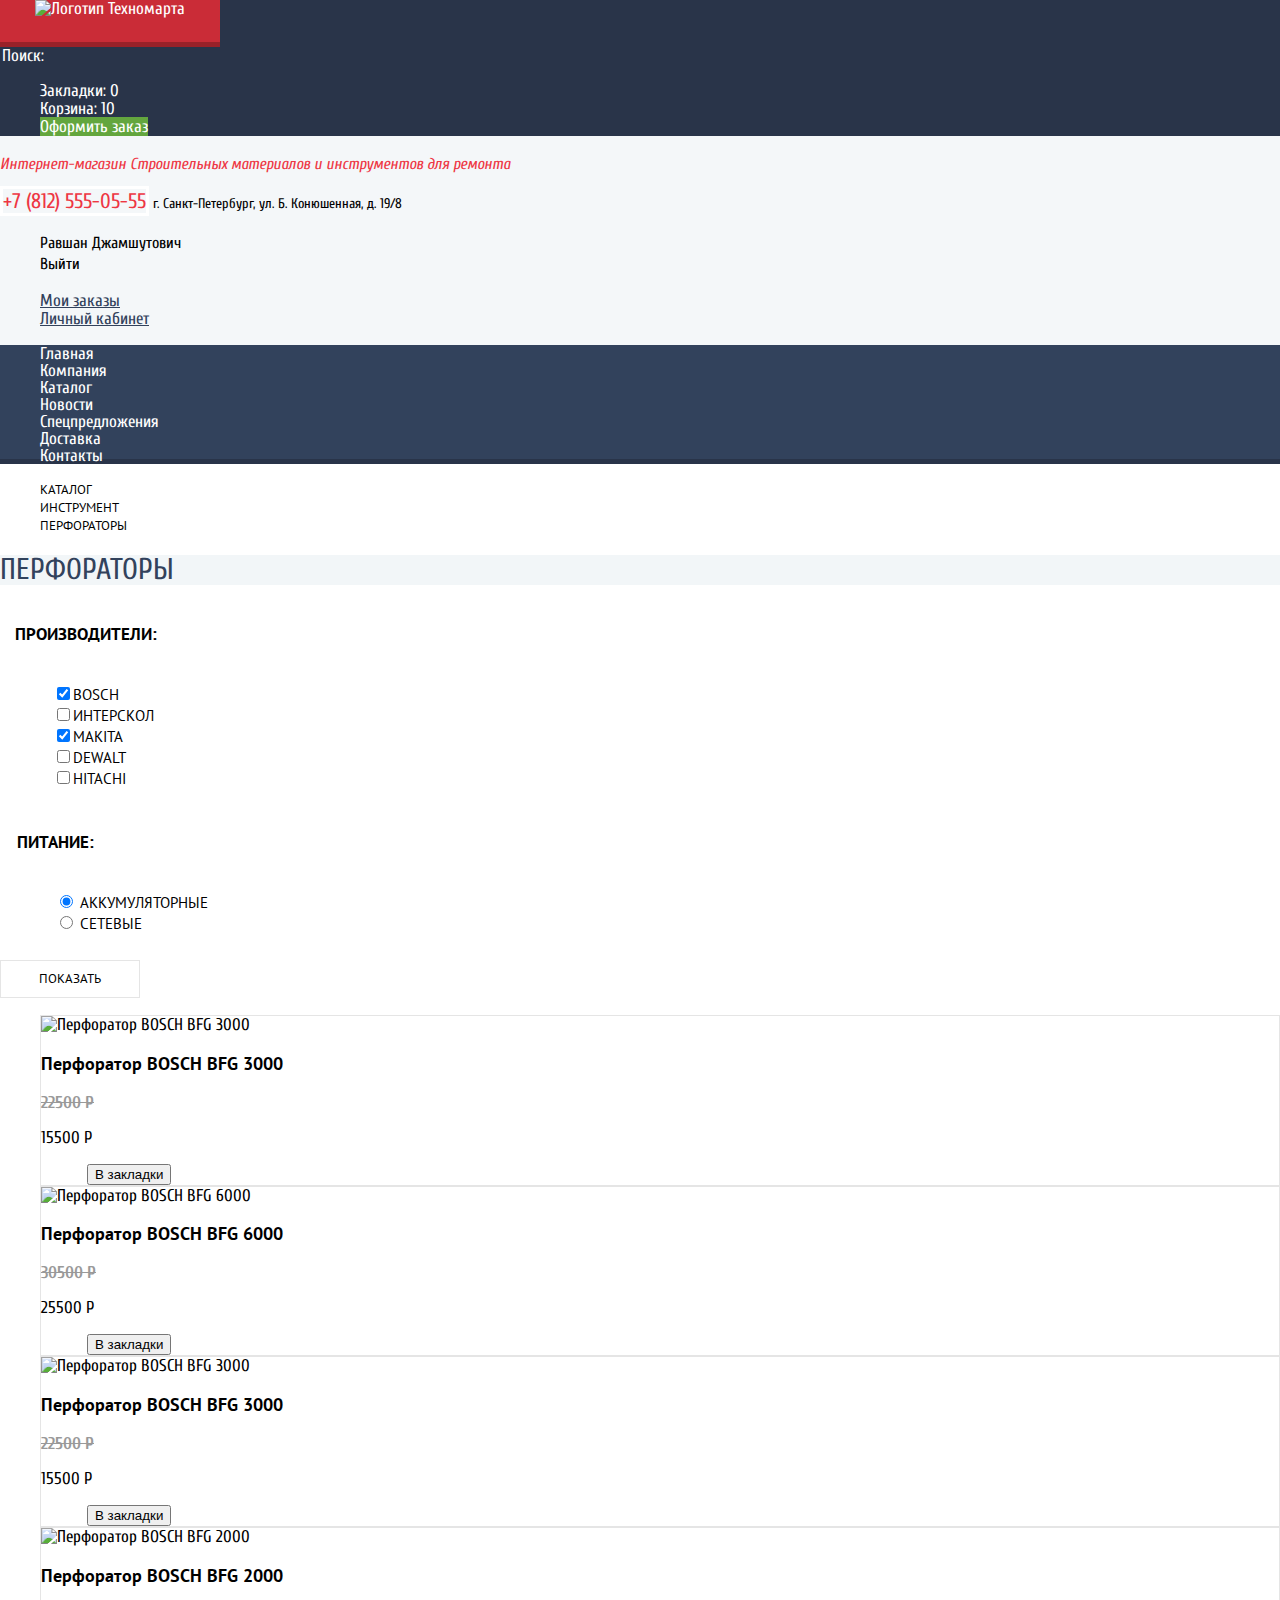
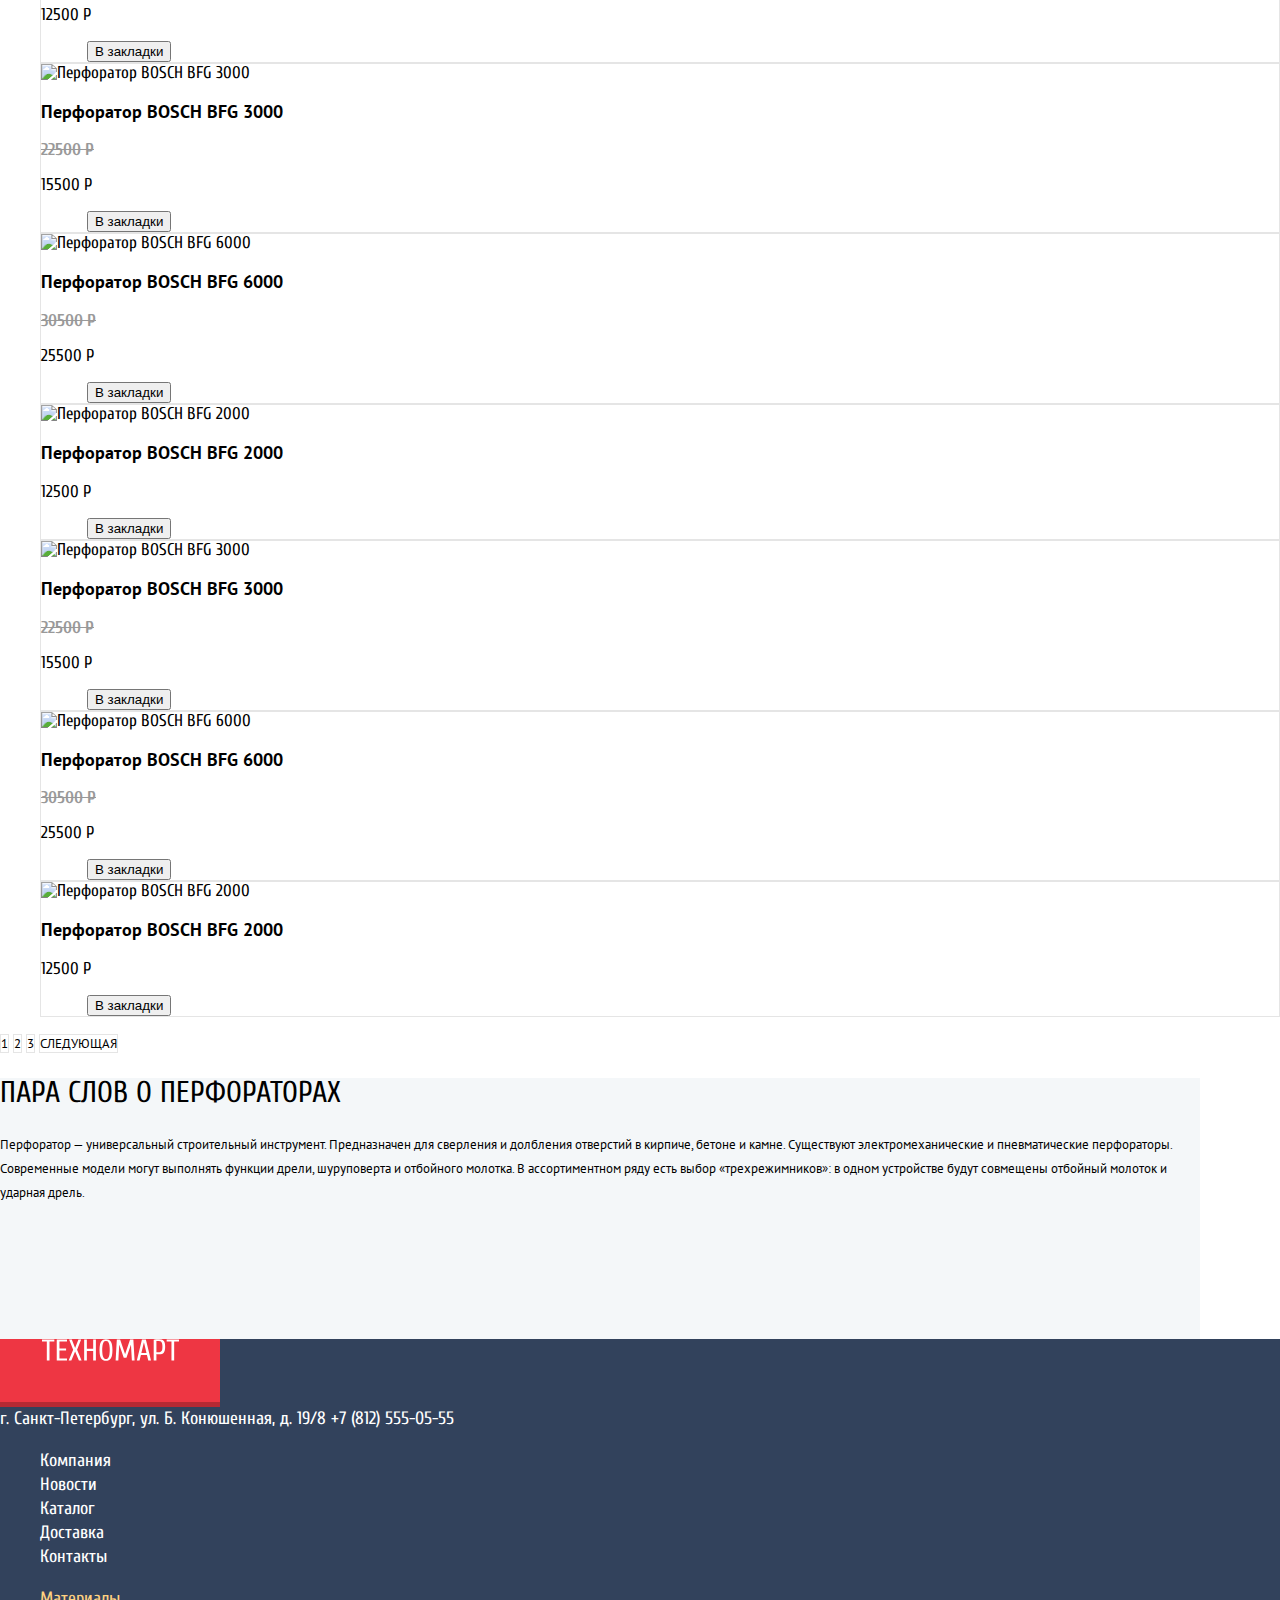
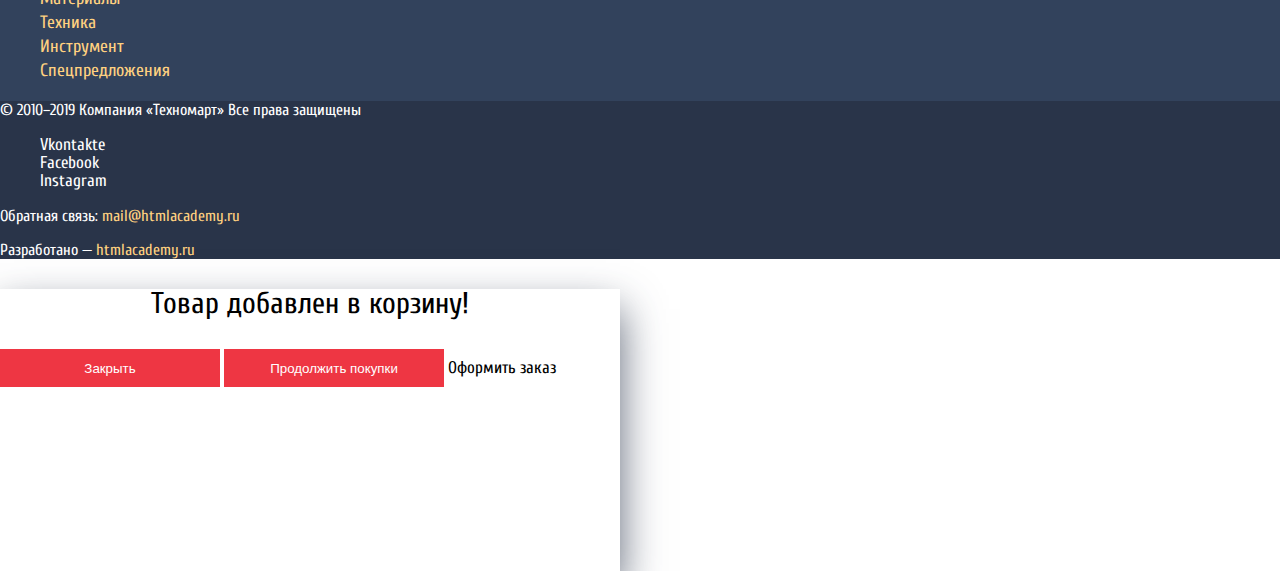
==== commit 9c5504c0: "базовый css" ====
--- a/catalog.html
+++ b/catalog.html
@@ -70,8 +70,8 @@
 				</li>
 			</ul>
 		</div>
-		<nav>
-			<ul class="navigation">
+		<nav class="navigation">
+			<ul>
 				<li>
 					<a href="index.html">Главная</a>
 				</li>
@@ -99,7 +99,7 @@
 
 
 
-	<main>
+	<main class="main-top">
 		<ul class="menu-items">
 			<li>
 				<a href="index.html"></a>
@@ -274,8 +274,8 @@
 			<a href="#">Следующая</a>
 		</div>
 
-		<aside>
-			<h2 class="about-products">Пара слов о перфораторах</h2>
+		<aside class="about-products">
+			<h2>Пара слов о перфораторах</h2>
 			<p>
 				Перфоратор — универсальный строительный инструмент. Предназначен для сверления и долбления отверстий в
 				кирпиче, бетоне и камне.
@@ -376,9 +376,11 @@
 
 	<div class="visual-hidden-basket">
 		<p>Товар добавлен в корзину!</p>
+		<button type="button">Закрыть</button>
+		<button class="" type="button">Продолжить покупки</button>
+		<bottun type="button">
 		<a href="#">Оформить заказ</a>
-		<button type="button">Продолжить покупки</button>
-		<button type="button">Закрыть</button>
+	    </bottun>
 	</div>
 
 </body>
--- a/css/style.css
+++ b/css/style.css
@@ -13,41 +13,48 @@
  color: black;
 }
 
-p {
-  font-size: 13px;
-  line-height: 24px;
-}
-
  a {
   color: white;
   text-decoration: none;
 }
 
-fieldset {
-  border: 0 none;
-}
-
-h1 {
+
+.header-main h1 {
   color: #ee3643;
   font-size: 16px;
   line-height: 23px;
   font-style: italic;
-  font-family: Cuprum;
+  font-family: "Cuprum";
   font-weight: normal;
 }
 
-h2 {
+.about h2,
+.contacts h2 {
   font-size: 30px;
   font-weight: normal;
-}
-
-ul {
+  line-height: 30px;
+  text-transform: uppercase;
+  font-family: "Cuprum";
+}
+
+.header-top ul,
+.header-block-login ul,
+.login-window ul,
+.account-info ul,
+.navigation ul,
+.main-top ul,
+.about ul,
+.all-footer-nav ul,
+.social ul {
   list-style: none;
 }
 
-address {
+.header-main address {
   font-size: 14px;
-}
+  line-height: 24px;
+}
+
+
 
 
 /*Шапка, псевдоклассы для лого футера тут для удобства*/
@@ -74,7 +81,7 @@
   font-size: 16px;
   line-height: 23px;
   font-style: italic;
-  font-family: Cuprum;
+  font-family: "Cuprum";
   font-weight: normal;
 }
 
@@ -94,7 +101,7 @@
 }
 
 .search input::placeholder {
-  font-family: Cuprum;
+  font-family: "Cuprum";
   font-size: 17px;
   line-height: 17px;
   color: white;
@@ -122,7 +129,6 @@
   text-align: center;
   font-family: "Cuprum";
   font-style: normal;
-  font-family: Cuprum;
 }
 
 .header-address a {
@@ -195,6 +201,12 @@
 
 /* Секции main */
 
+.about p,
+.contacts p {
+  font-size: 13px;
+  line-height: 24px;
+}
+
 .partners {
   color: black;
   font-size: 18px;
@@ -209,6 +221,10 @@
 
 
 /* Main каталога */
+
+fieldset {
+  border: 0 none;
+}
 
 .catalog-heading  {
   color: #32425c;
@@ -217,13 +233,15 @@
   text-transform: uppercase;
   font-style: normal;
   background-color: #f2f6f8;
+  font-family: "Cuprum";
+  font-weight: normal;
 }
 
 .menu-items a,
 .menu-items li {
   color: black;
   font-size: 13px;
-  font-family: "PTSans";
+  font-family: "PT Sans";
   text-transform: uppercase;
 }
 
@@ -231,7 +249,7 @@
   font-size: 15px;
   line-height: 20px;
   color: black;
-  font-family: "PTSans";
+  font-family: "PT Sans";
   text-transform: uppercase;
 }
 
@@ -239,7 +257,7 @@
   color: black;
   font-size: 17px;
   line-height: 30px;
-  font-family: "PTSans";
+  font-family:"PT Sans";
   font-weight: bold;
   text-transform: uppercase;
 }
@@ -250,7 +268,7 @@
   border: solid 1px #e5e5e5;
   background-color: #ffffff;
   font-size: 13px;
-  font-family: "PTSans";
+  font-family: "PT Sans";
   line-height: 18px;
   text-align: center;
   text-transform: uppercase;
@@ -258,7 +276,7 @@
 
 .power {
   font-size: 15px;
-  font-family: "PTSans";
+  font-family: "PT Sans";
   line-height: 20px;
   text-transform: uppercase;
 }
@@ -269,7 +287,7 @@
 
 h3 a {
   font-size: 18px;
-  font-family: "PTSans";
+  font-family: "PT Sans";
   color: rgb(0, 0, 0);
   font-weight: bold;
   line-height: 1.111;
@@ -295,30 +313,31 @@
   line-height: 18px;
   text-align: center;
   text-transform: uppercase;
-  font-family: "PTSans";
+  font-family: "PT Sans";
   color: #000000;
   border: solid 1px #e5e5e5;
 }
 
 .pages a:hover {
-  border: solid 1px #bdc6ca;;
+  border: solid 1px #bdc6ca;
 }
 
 .pages a:active {
   border: solid 1px #ee3643;
 }
 
-.about-products {
+.about-products h2 {
   font-size: 30px;
   line-height: 30px;
   text-transform: uppercase;
-  font-family: "PTSans";
+  font-family:"Cuprum";
+  font-weight: normal;
 }
 
 aside p {
   font-size: 13px;
   line-height: 24px;
-  font-family: "Cuprum";
+  font-family: "PT Sans";
 }
 
 
@@ -364,6 +383,11 @@
   font-size: 16px;
 }
 
+.copyright p {
+  font-size: 16px;
+  line-height: 18px;
+}
+
 .feedback a:hover,
 .developed a:hover {
   text-decoration: underline;
@@ -396,32 +420,52 @@
 
 /* Feedback modal */
 
-.visualy-hidden label {
+.visualy-hidden-feedback {
+  width: 620px;
+  height: 430px;
+  box-shadow: 0px 20px 40px 0 rgba(0, 0, 0, 0.75);
+}
+
+.visualy-hidden-feedback label {
  font-size: 18px;
+ line-height: 18px;
  color: black;
-}
-
-.visualy-hidden input,
+ font-family: "Cuprum";
+}
+
+.visualy-hidden-feedback input,
 textarea {
   border: solid 2px #dee3e4;
   outline: none;
 }
 
-.visualy-hidden input::placeholder,
+.visualy-hidden-feedback input::placeholder,
  textarea {
-  font-family: "PTSans";
+  font-family: "PT Sans";
   font-size: 13px;
   color: #a9a9a9;
 }
 
-.visualy-hidden input:hover,
+.visualy-hidden-feedback input:hover,
  textarea:hover {
   border: solid 2px #b5b5b5;
 }
 
-.visualy-hidden input:focus,
+.visualy-hidden-feedback input:focus,
  textarea:focus {
   border: solid 2px #ee3643;
+}
+
+.visualy-hidden-feedback button {
+  width: 460px;
+  height: 38px;
+  background-color: #ee3643;
+  font-family: "Cuprum";
+  text-transform: uppercase;
+  color: white;
+  outline: none;
+  border: none;
+  border-radius: 5px;
 }
 
 /* Товар добавлен в корзину */
@@ -429,13 +473,26 @@
 .visual-hidden-basket p {
   font-size: 30px;
   line-height: 30px;
-  text-align: center;
-  font-family: "Cuprum";
-  color: black;
-}
-
-.visualy-hidden-basket {
+  font-family: "Cuprum";
+  color: black;
+  text-align: center;
+}
+
+.visual-hidden-basket {
   box-shadow: 0px 20px 40px 0 rgba(41, 52, 73, 0.75);
   width: 620px;
   height: 282px;
+}
+
+.visual-hidden-basket a {
+  color: black;
+}
+
+.visual-hidden-basket button {
+  background-color: #ee3643;
+  color: #ffffff;
+  outline: none;
+  border: none;
+  width: 220px;
+  height: 38px;
 }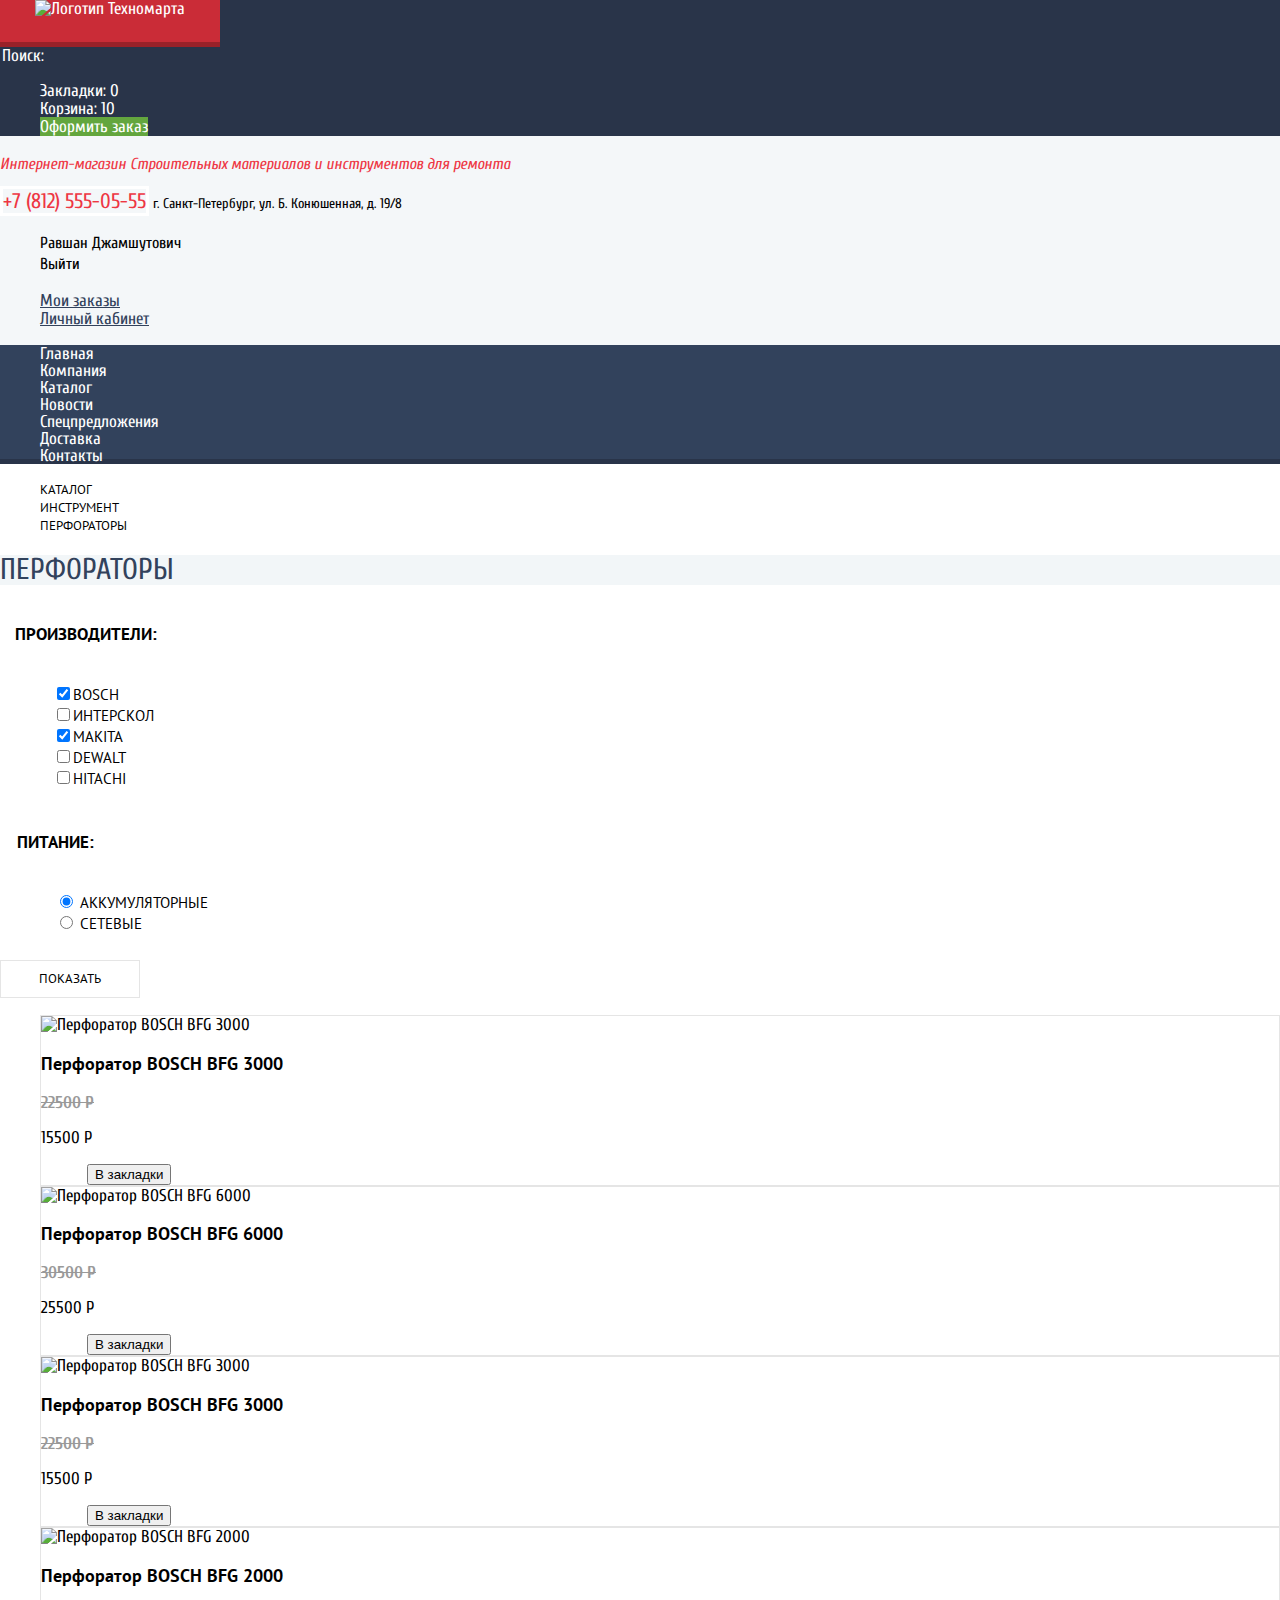
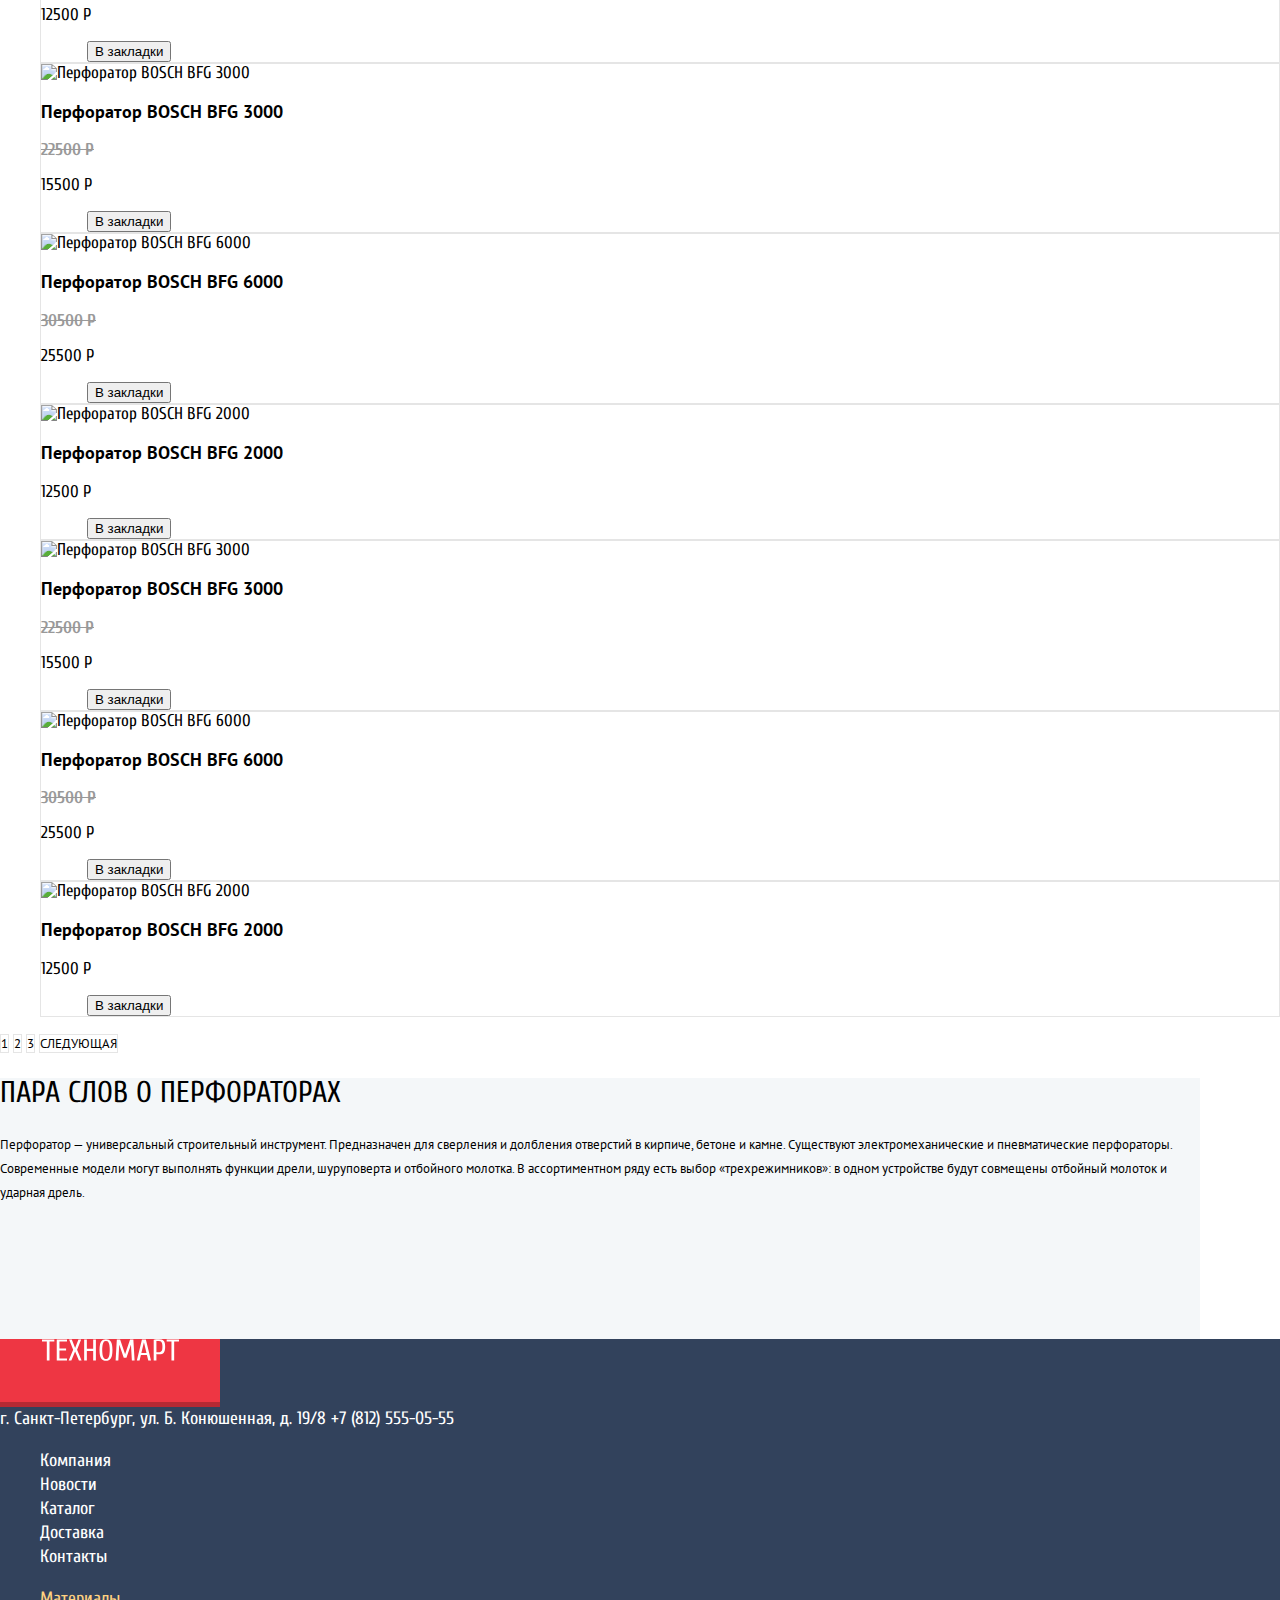
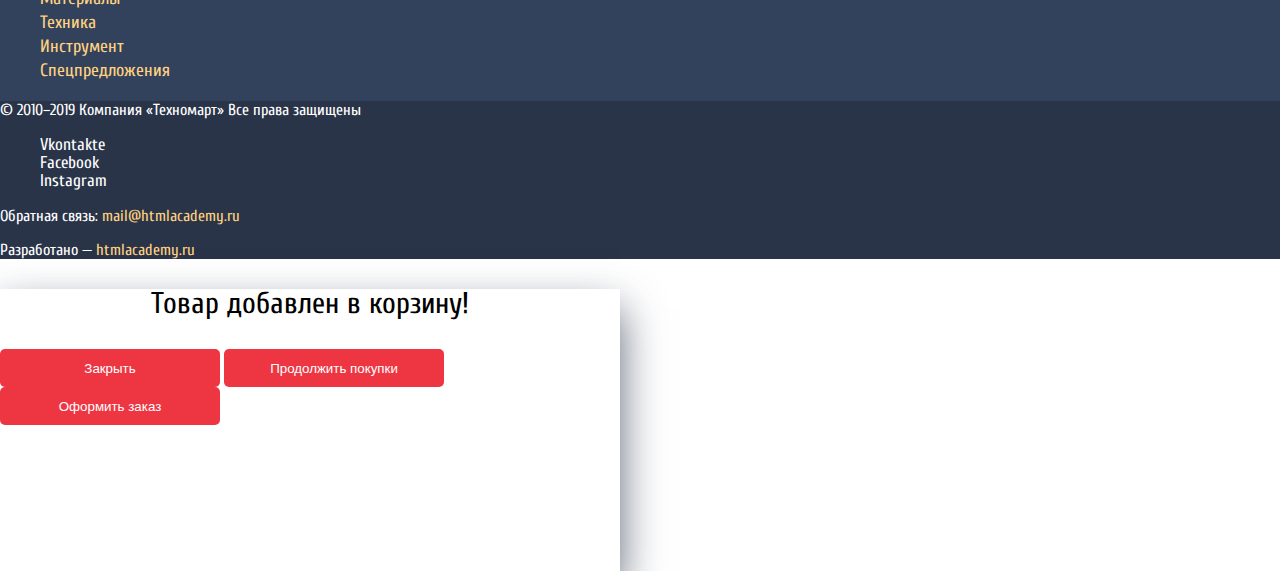
==== commit cd5470c8: "базовый css" ====
--- a/catalog.html
+++ b/catalog.html
@@ -378,9 +378,9 @@
 		<p>Товар добавлен в корзину!</p>
 		<button type="button">Закрыть</button>
 		<button class="" type="button">Продолжить покупки</button>
-		<bottun type="button">
+		<button type="button">
 		<a href="#">Оформить заказ</a>
-	    </bottun>
+	    </button>
 	</div>
 
 </body>
--- a/css/style.css
+++ b/css/style.css
@@ -484,9 +484,7 @@
   height: 282px;
 }
 
-.visual-hidden-basket a {
-  color: black;
-}
+
 
 .visual-hidden-basket button {
   background-color: #ee3643;
@@ -495,4 +493,5 @@
   border: none;
   width: 220px;
   height: 38px;
+  border-radius: 5px;
 }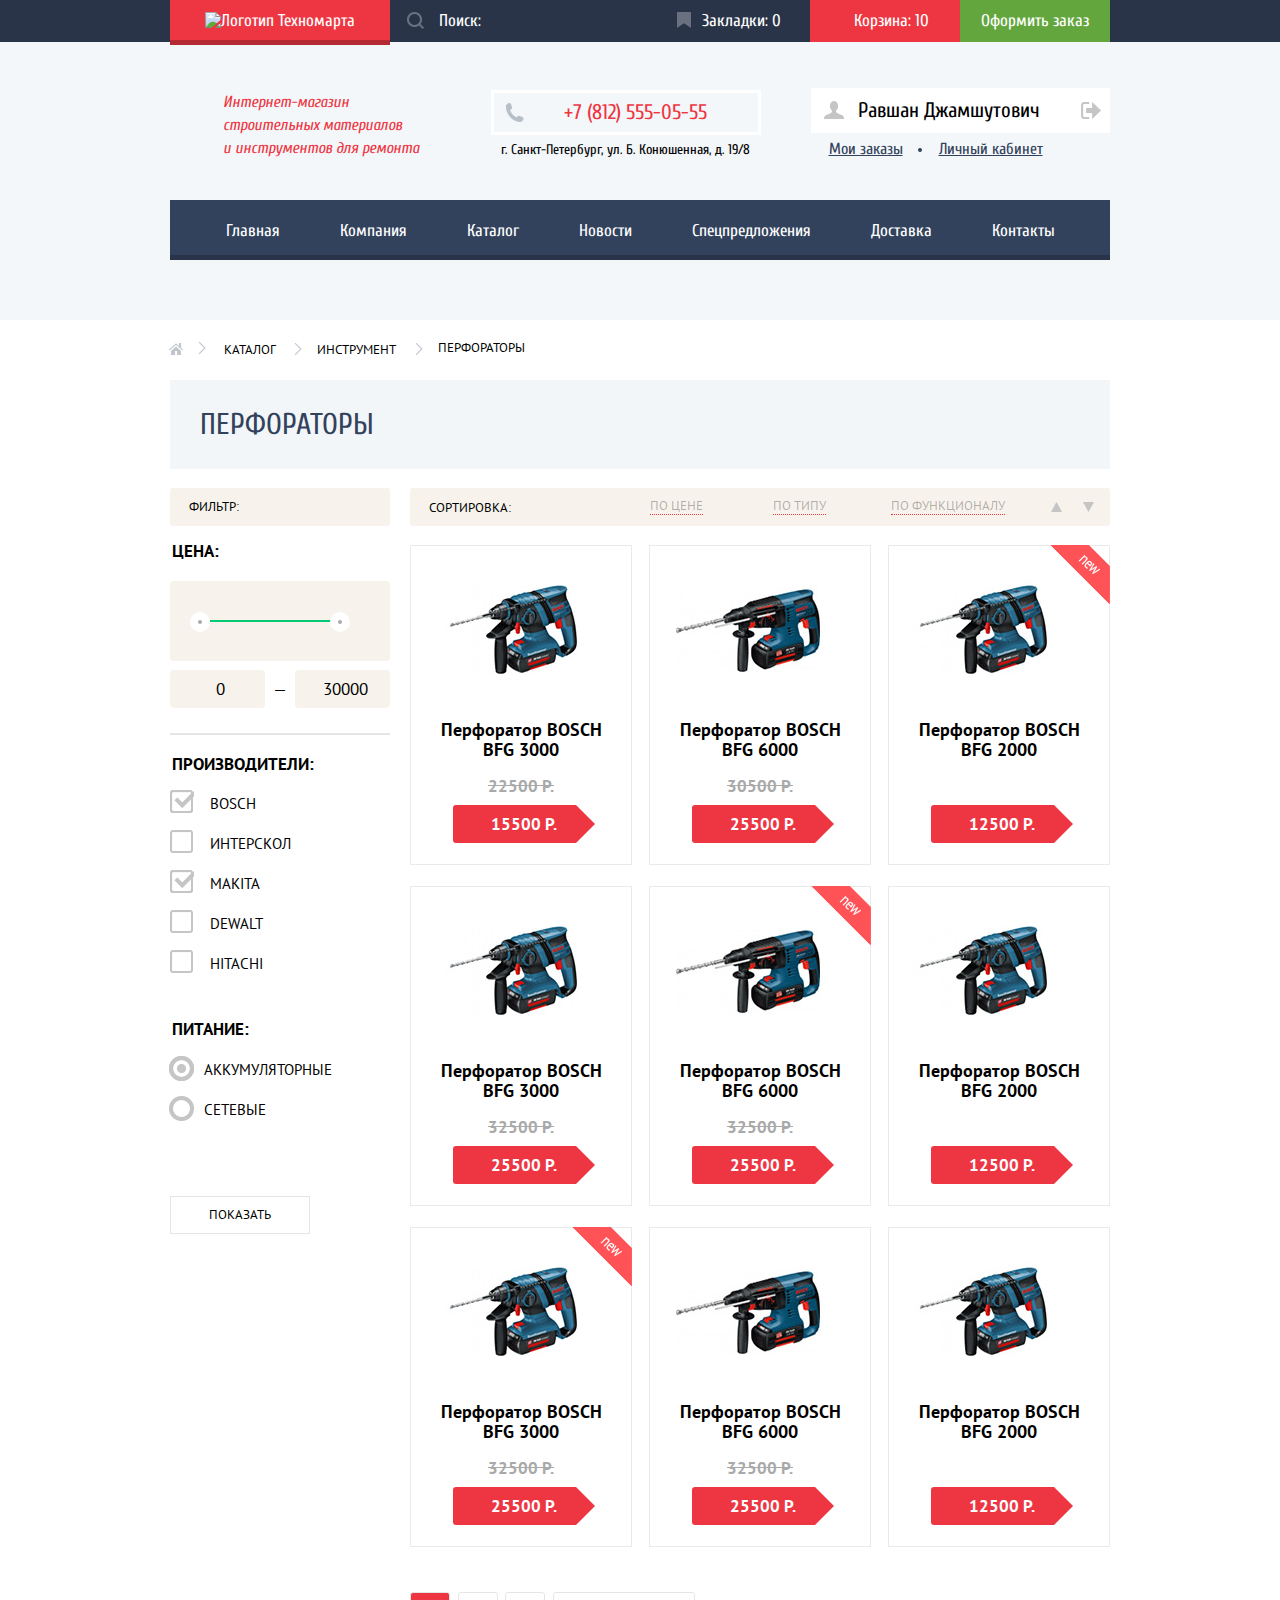
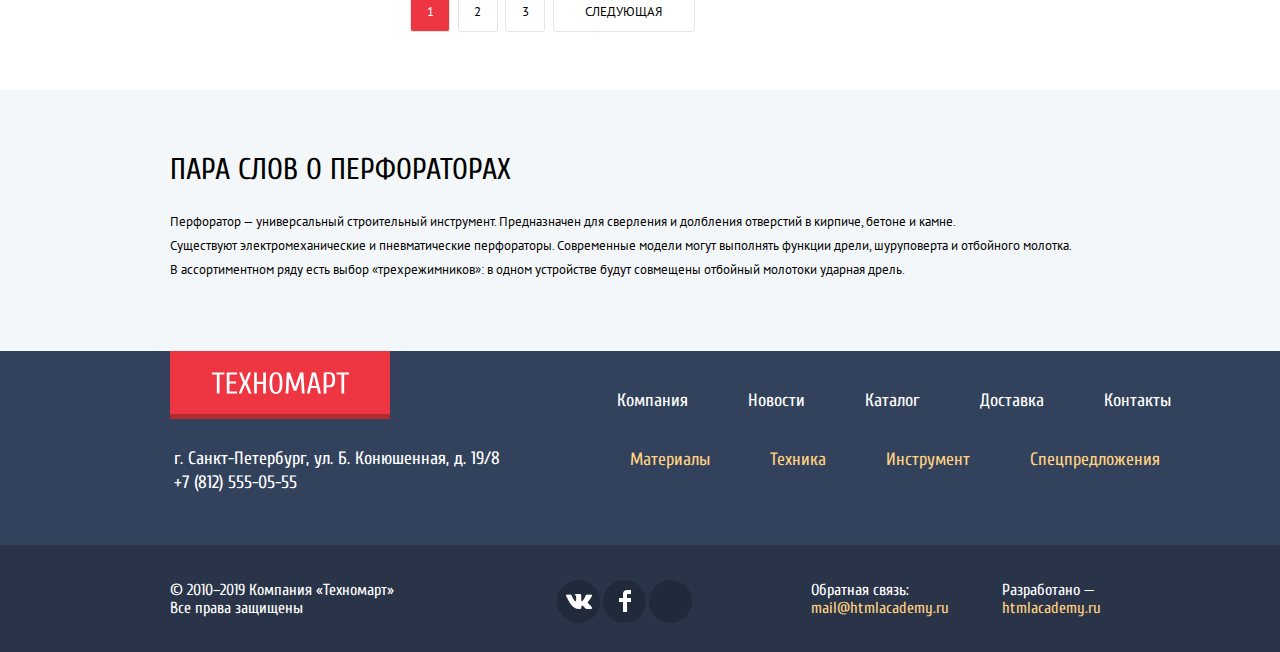
==== commit b5015951: "сдача 1" ====
--- a/catalog.html
+++ b/catalog.html
@@ -5,12 +5,13 @@
 	<meta charset="utf-8">
 	<title>Техномарт</title>
 	<link rel="stylesheet" href="css/normalize.css">
-	<link href="https://fonts.googleapis.com/css?family=Cuprum|PT+Sans&display=swap" rel="stylesheet">
+	<link href="https://fonts.googleapis.com/css?family=Cuprum:400,400i,700,700i&display=swap" rel="stylesheet">
+	<link href="https://fonts.googleapis.com/css?family=PT+Sans:400,400i,700,700i&display=swap" rel="stylesheet">
 	<link href="css/style.css" rel="stylesheet">
 </head>
 
 <body>
-	<header>
+	<header class="header header-catalog-fix">
 		<div class="header-top">
 			<div class="header-logo">
 				<a href="index.html">
@@ -19,369 +20,477 @@
 			</div>
 
 			<form class="search">
+				<label class="search-icon" for="search"></label>
 				<input placeholder="Поиск:" type="search" id="search" name="search">
-				<label for="search"></label>
 			</form>
 
-			<ul>
-				<li>
-					<a class="bookmarks" href="#">Закладки: 0</a>
+			<ul class="header-items">
+				<li class="item">
+					<a class="bookmarks bookmarks-fix" href="#">Закладки: 0</a>
 				</li>
-				<li>
-					<a class="basket" href="#">Корзина: 10</a>
+				<li class="item">
+					<a class="orders-add basket-fix" href="#">Корзина: 10</a>
 				</li>
-				<li>
+				<li class="item">
 					<a class="orders" href="#">Оформить заказ</a>
 				</li>
 			</ul>
 		</div>
-		<div class="header-main">
-			<p>
-				Интернет-магазин
-				Строительных материалов
-				и инструментов для ремонта
+
+		<div class="container">
+			<div class="header-main">
+				<p>
+					Интернет-магазин
+					строительных материалов&emsp;
+					и инструментов для ремонта
+				</p>
+
+
+				
+					<address class="header-address-catalog">
+						<a href="tel:+78125550555">+7 (812) 555-05-55</a>
+						<span>г. Санкт-Петербург, ул. Б. Конюшенная, д. 19/8</span>
+					</address>
+
+				
+				<div class="header-block-login-catalog">
+					<ul class="log-catalog">
+						<li>
+							<a  class="login-name" href="#">Равшан Джамшутович</a>
+						</li>
+						<li>
+							<a class="logout" href="#"></a>
+						</li>
+					</ul>
+
+
+					<ul class="account-info">
+						<li>
+							<a class="login-link-left" href="#">Мои заказы</a>
+						</li>
+						<li>
+							<a class="login-link" href="#">Личный кабинет</a>
+						</li>
+					</ul>
+				</div>
+			</div>
+
+			<div class="navigation-fix">
+				<nav class="navigation nav-fix">
+					<ul class="navigation-items">
+						<li>
+							<a href="index.html">Главная</a>
+						</li>
+						<li>
+							<a href="#">Компания</a>
+						</li>
+						<li>
+							<a href="#">Каталог</a>
+						</li>
+						<li>
+							<a href="#">Новости</a>
+						</li>
+						<li>
+							<a href="#">Спецпредложения</a>
+						</li>
+						<li>
+							<a href="#">Доставка</a>
+						</li>
+						<li>
+							<a href="#">Контакты</a>
+						</li>
+					</ul>
+				</nav>
+			</div>
+		</div>
+	</header>
+
+
+
+	<main class="main-top">
+		<div class="container">
+			<div class="top-main-menu">
+				<ul class="menu-items">
+					<li>
+						<a href="index.html" class="home"></a>
+					</li>
+					<li class="catalog-page">
+						<a href="catalog.html" class="page-1">Каталог</a>
+					</li>
+					<li class="instruments-page">
+						<a href="#" class="page-2">Инструмент</a>
+					</li>
+					<li class="actual-page">
+						Перфораторы
+					</li>
+				</ul>
+			</div>
+
+			<h1 class="catalog-heading">Перфораторы</h1>
+
+
+
+
+			<form class="filter-box">
+				<h2>
+					Фильтр:
+				</h2>
+				<fieldset>
+					<legend>Цена:</legend>
+
+					<div class="range-control">
+						<div class="range">
+							<div class="slider-range"></div>
+						</div>
+						<div class="toggle toggle-min"></div>
+						<div class="toggle toggle-right"></div>
+					</div>
+					<label class="min-price">
+						<input name="price" value="0" type="text">
+					</label>
+					<span>—</span>
+					<label class="max-price">
+						<input name="price" value="30000" type="text">
+					</label>
+				</fieldset>
+				<hr>
+				<fieldset class="manufacturers">
+					<legend>Производители:</legend>
+					<ul class="firm-list">
+						<li>
+							<input class="filter-brands-checkbox" type="checkbox" checked name="Bosch" id="Bosch">
+							<label class="filter-brand-item" for="Bosch">Bosch</label>
+						</li>
+						<li>
+							<input class="filter-brands-checkbox" type="checkbox" name="Интерскол" id="inter">
+							<label class="filter-brand-item" for="inter">Интерскол</label>
+						</li>
+						<li>
+							<input class="filter-brands-checkbox" type="checkbox" checked name="Makita" id="Makita">
+							<label class="filter-brand-item" for="Makita">Makita</label>
+						</li>
+						<li>
+							<input class="filter-brands-checkbox" type="checkbox" name="Dewalt" id="Dewalt">
+							<label class="filter-brand-item" for="Dewalt">Dewalt</label>
+						</li>
+						<li>
+							<input class="filter-brands-checkbox" type="checkbox" name="Hitachi" id="Hitachi">
+							<label class="filter-brand-item" for="Hitachi">Hitachi</label>
+						</li>
+					</ul>
+				</fieldset>
+
+
+				<fieldset class="power-field">
+					<legend class="power-legend">
+						Питание:
+					</legend>
+					<ul class="power">
+						<li>
+							<input type="radio" checked name="accum" id="accum">
+							<label for="accum">Аккумуляторные</label>
+						</li>
+						<li>
+							<input type="radio" name="accum" id="accum-lan">
+							<label for="accum-lan">Сетевые</label>
+						</li>
+					</ul>
+				</fieldset>
+				<button class="show-button" type="submit">Показать</button>
+			</form>
+
+			<div class="right-side">
+				<section class="sorting">
+					<h2>Сортировка:</h2>
+					<ul class="sorting-list">
+						<li>
+							<a>По цене</a>
+						</li>
+						<li>
+							<a class="sort">По типу</a>
+						</li>
+						<li>
+							<a class="sort">По функционалу</a>
+						</li>
+					</ul>
+					<ul class="sorting-list-icon">
+						<li>
+							<a href="#" class="arrow-up"></a>
+						</li>
+						<li>
+							<a href="#" class="arrow-down"></a>
+						</li>
+					</ul>
+				</section>
+
+
+
+				<ul class="product-cards-catalog">
+					<li>
+						<article>
+							<img src="img/bfg-3.jpg" alt="Перфоратор BOSCH BFG 3000">
+							<h3><a href="#">Перфоратор BOSCH BFG 3000</a></h3>
+							<p class="first-price">22500 Р.</p>
+							<p class="actual-price">15500 Р.</p>
+							<div class="actions">
+								<a class="buy" href="#">Купить</a>
+								<a class="bookmark" href="#">В закладки</a>
+							</div>
+						</article>
+					</li>
+
+					<li>
+						<article>
+							<img src="img/bfg-6.jpg" alt="Перфоратор BOSCH BFG6000">
+							<h3><a href="#">Перфоратор BOSCH BFG 6000</a></h3>
+							<p class="first-price">30500 Р.</p>
+							<p class="actual-price">25500 Р.</p>
+							<div class="actions">
+								<a class="buy" href="#">Купить</a>
+								<a class="bookmark" href="#">В закладки</a>
+							</div>
+						</article>
+					</li>
+
+					<li>
+						<article>
+							<div class="flag flag-new">новинка</div>
+							<img src="img/bfg-2.jpg" alt="Перфоратор BOSCH BFG 2000">
+							<h3><a href="#">Перфоратор BOSCH BFG 2000</a></h3>
+
+							<p class="actual-price solo-price">12500 Р.</p>
+							<div class="actions">
+								<a class="buy" href="#">Купить</a>
+								<a class="bookmark" href="#">В закладки</a>
+							</div>
+						</article>
+					</li>
+
+					<li>
+						<article>
+							<img src="img/bfg-3.jpg" alt="Перфоратор BOSCH BFG 3000">
+							<h3><a href="#">Перфоратор BOSCH BFG 3000</a></h3>
+							<p class="first-price">32500 Р.</p>
+							<p class="actual-price">25500 Р.</p>
+							<div class="actions">
+								<a class="buy" href="#">Купить</a>
+								<a class="bookmark" href="#">В закладки</a>
+							</div>
+						</article>
+					</li>
+
+					<li>
+						<article>
+							<div class="flag flag-new">новинка</div>
+							<img src="img/bfg-6.jpg" alt="Перфоратор BOSCH BFG 6000">
+							<h3><a href="#">Перфоратор BOSCH BFG 6000</a></h3>
+							<p class="first-price">32500 Р.</p>
+							<p class="actual-price">25500 Р.</p>
+							<div class="actions">
+								<a class="buy" href="#">Купить</a>
+								<a class="bookmark" href="#">В закладки</a>
+							</div>
+						</article>
+					</li>
+
+					<li>
+						<article>
+							<img src="img/bfg-2.jpg" alt="Перфоратор BOSCH BFG 2000">
+							<h3><a href="#">Перфоратор BOSCH BFG 2000</a></h3>
+
+							<p class="actual-price solo-price">12500 Р.</p>
+							<div class="actions">
+								<a class="buy" href="#">Купить</a>
+								<a class="bookmark" href="#">В закладки</a>
+							</div>
+						</article>
+					</li>
+
+					<li>
+						<article>
+							<div class="flag flag-new">новинка</div>
+							<img src="img/bfg-3.jpg" alt="Перфоратор BOSCH BFG 3000">
+							<h3><a href="#">Перфоратор BOSCH BFG 3000</a></h3>
+							<p class="first-price">32500 Р.</p>
+							<p class="actual-price">25500 Р.</p>
+							<div class="actions">
+								<a class="buy" href="#">Купить</a>
+								<a class="bookmark" href="#">В закладки</a>
+							</div>
+						</article>
+					</li>
+
+					<li>
+						<article>
+							<img src="img/bfg-6.jpg" alt="Перфоратор BOSCH BFG 6000">
+							<h3><a href="#">Перфоратор BOSCH BFG 6000</a></h3>
+							<p class="first-price">32500 Р.</p>
+							<p class="actual-price">25500 Р.</p>
+							<div class="actions">
+								<a class="buy" href="#">Купить</a>
+								<a class="bookmark" href="#">В закладки</a>
+							</div>
+						</article>
+					</li>
+
+					<li>
+						<article>
+							<img src="img/bfg-2.jpg" alt="Перфоратор BOSCH BFG 2000">
+							<h3><a href="#">Перфоратор BOSCH BFG 2000</a></h3>
+
+							<p class="actual-price solo-price">12500 Р.</p>
+							<div class="actions">
+								<a class="buy" href="#">Купить</a>
+								<a class="bookmark" href="#">В закладки</a>
+							</div>
+						</article>
+					</li>
+				</ul>
+
+
+
+
+
+				<div class="pages">
+					<a class="active-page" href="#">1</a>
+					<a href="#">2</a>
+					<a href="#">3</a>
+					<a href="#">Следующая</a>
+				</div>
+			</div>
+		</div>
+
+		<aside class="about-products">
+			<div class="container">
+				<h2>Пара слов о перфораторах</h2>
+				<p>
+					Перфоратор — универсальный строительный инструмент. Предназначен для сверления и долбления отверстий
+					в
+					кирпиче, бетоне и камне.
+					<br>
+					Существуют электромеханические и пневматические перфораторы. Современные модели могут выполнять
+					функции
+					дрели, шуруповерта и отбойного молотка.
+					<br>
+					В ассортиментном ряду есть выбор «трехрежимников»: в одном устройстве будут совмещены отбойный
+					молотоки
+					ударная дрель.
+				</p>
+			</div>
+		</aside>
+
+	</main>
+
+	<footer class="footer-main">
+		<div class="container footer-top">
+			<div class="footer-left">
+				<div class="footer-logo">
+					<a href="index.html">
+						<img src="img/footer-logo.svg" width="137" height="22" alt="Логотип Техномарта">
+					</a>
+				</div>
+				<div class="footer-address">
+					<address>г. Санкт-Петербург, ул. Б. Конюшенная, д. 19/8
+						<a href="tel:+78125550555">+7 (812) 555-05-55</a>
+					</address>
+				</div>
+			</div>
+			<div class="footer-right">
+				<div class="top-nav">
+					<ul class="footer-nav-top">
+						<li>
+							<a href="#">Компания</a>
+						</li>
+						<li>
+							<a href="#">Новости</a>
+						</li>
+						<li>
+							<a href="#">Каталог</a>
+						</li>
+						<li>
+							<a href="#">Доставка</a>
+						</li>
+						<li>
+							<a href="#">Контакты</a>
+						</li>
+					</ul>
+				</div>
+				<div class="bottom-nav">
+					<ul class="footer-nav-down">
+						<li>
+							<a href="#">Материалы</a>
+						</li>
+						<li>
+							<a href="#">Техника</a>
+						</li>
+						<li>
+							<a href="#">Инструмент</a>
+						</li>
+						<li>
+							<a href="#">Спецпредложения</a>
+						</li>
+					</ul>
+				</div>
+			</div>
+		</div>
+
+
+		<div class="footer-down">
+			<div class="container">
+				<div class="copyright">
+					<p>
+						© 2010–2019 Компания «Техномарт»
+						Все права защищены
+					</p>
+				</div>
+
+				<div class="social">
+					<ul>
+						<li>
+							<a class="social-vk social-btn" href="#"></a>
+						</li>
+						<li>
+							<a class="social-facee social-btn" href="#"></a>
+						</li>
+						<li>
+							<a class="social-inst social-btn" href="#"></a>
+						</li>
+					</ul>
+				</div>
+
+				<div class="feedback">
+					<p>
+						Обратная связь:
+						<a href="#">mail@htmlacademy.ru</a>
+					</p>
+				</div>
+				<div class="developed">
+					<p>
+						Разработано —
+						<a href="https://htmlacademy.ru/intensive/htmlcss">htmlacademy.ru</a>
+					</p>
+				</div>
+			</div>
+		</div>
+	</footer>
+
+
+	<form class="visual-hidden-basket" action="https://echo.htmlacademy.ru" method="post" name="basket">
+		<button class="modal-close" type="button">
+			<span class="visually-hidden">Закрыть</span>
+		</button>
+		<div class="basket-main">
+			<p class="basket-text">
+				Товар добавлен в корзину!
 			</p>
 		</div>
-
-
-		<address class="header-address">
-			<a href="tel:+78125550555">+7 (812) 555-05-55</a>
-			<span>г. Санкт-Петербург, ул. Б. Конюшенная, д. 19/8</span>
-		</address>
-
-
-		<div class="login-window">
-			<ul>
-				<li>
-					<a href="#">Равшан Джамшутович</a>
-				</li>
-				<li>
-					<a href="#">Выйти</a>
-				</li>
-			</ul>
-		</div>
-		<div class="account-info">
-			<ul>
-				<li>
-					<a href="#">Мои заказы</a>
-				</li>
-				<li>
-					<a href="#">Личный кабинет</a>
-				</li>
-			</ul>
-		</div>
-		<nav class="navigation">
-			<ul>
-				<li>
-					<a href="index.html">Главная</a>
-				</li>
-				<li>
-					<a href="#">Компания</a>
-				</li>
-				<li>
-					<a href="#">Каталог</a>
-				</li>
-				<li>
-					<a href="#">Новости</a>
-				</li>
-				<li>
-					<a href="#">Спецпредложения</a>
-				</li>
-				<li>
-					<a href="#">Доставка</a>
-				</li>
-				<li>
-					<a href="#">Контакты</a>
-				</li>
-			</ul>
-		</nav>
-	</header>
-
-
-
-	<main class="main-top">
-		<ul class="menu-items">
-			<li>
-				<a href="index.html"></a>
-			</li>
-			<li>
-				<a href="catalog.html">Каталог</a>
-			</li>
-			<li>
-				<a href="#">Инструмент</a>
-			</li>
-			<li>
-				Перфораторы
-			</li>
-		</ul>
-
-
-		<h1 class="catalog-heading">Перфораторы</h1>
-
-
-		<form class="manufacturer">
-			<fieldset>
-				<legend>
-					<h2>Производители:</h2>
-				</legend>
-				<ul>
-					<li>
-						<label><input type="checkbox" checked name="Bosch" id="Bosch">Bosch</label>
-					</li>
-					<li>
-						<label><input type="checkbox" name="Интерскол" id="inter">Интерскол</label>
-					</li>
-					<li>
-						<label><input type="checkbox" checked name="Makita" id="Makita">Makita</label>
-					</li>
-					<li>
-						<label><input type="checkbox" name="Dewalt" id="Dewalt">Dewalt</label>
-					</li>
-					<li>
-						<label><input type="checkbox" name="Hitachi" id="Hitachi">Hitachi</label>
-					</li>
-				</ul>
-			</fieldset>
-		</form>
-
-		<form>
-			<fieldset>
-				<legend>
-					<h2>Питание:</h2>
-				</legend>
-				<ul class="power">
-					<li>
-						<input type="radio" checked name="akk" id="akk">
-						<label for="akk">Аккумуляторные</label>
-					</li>
-					<li>
-						<input type="radio" name="set" id="set">
-						<label for="set">Сетевые</label>
-					</li>
-				</ul>
-			</fieldset>
-			<button class="show-button" type="submit">Показать</button>
-		</form>
-
-
-		<ul class="product-cards">
-			<li>
-				<article>
-					<img src="img/drell3.jpg" alt="Перфоратор BOSCH BFG 3000">
-					<h3><a href="#">Перфоратор BOSCH BFG 3000</a></h3>
-					<p  class="first-price">22500 Р</p>
-					<p>15500 Р</p>
-					<div><a href="#">Купить</a><button>В закладки</button></div>
-				</article>
-			</li>
-
-			<li>
-				<article>
-					<img src="img/drell6.jpg" alt="Перфоратор BOSCH BFG 6000">
-					<h3><a href="#">Перфоратор BOSCH BFG 6000</a></h3>
-					<p class="first-price">30500 Р</p>
-					<p>25500 Р</p>
-					<div><a href="#">Купить</a><button>В закладки</button></div>
-				</article>
-			</li>
-
-			<li>
-				<article>
-					<img src="img/drell3.jpg" alt="Перфоратор BOSCH BFG 3000">
-					<h3><a href="#">Перфоратор BOSCH BFG 3000</a></h3>
-					<p class="first-price">22500 Р</p>
-					<p>15500 Р</p>
-					<div><a href="#">Купить</a><button>В закладки</button></div>
-				</article>
-			</li>
-
-			<li>
-				<article>
-					<img src="img/drell2.jpg" alt="Перфоратор BOSCH BFG 2000">
-					<h3><a href="#">Перфоратор BOSCH BFG 2000</a></h3>
-					<p>12500 Р</p>
-					<div><a href="#">Купить</a><button>В закладки</button></div>
-				</article>
-			</li>
-
-			<li>
-				<article>
-					<img src="img/drell3.jpg" alt="Перфоратор BOSCH BFG 3000">
-					<h3><a href="#">Перфоратор BOSCH BFG 3000</a></h3>
-					<p class="first-price">22500 Р</p>
-					<p>15500 Р</p>
-					<div><a href="#">Купить</a><button>В закладки</button></div>
-				</article>
-			</li>
-
-			<li>
-				<article>
-					<img src="img/drell6.jpg" alt="Перфоратор BOSCH BFG 6000">
-					<h3><a href="#">Перфоратор BOSCH BFG 6000</a></h3>
-					<p class="first-price">30500 Р</p>
-					<p>25500 Р</p>
-					<div><a href="#">Купить</a><button>В закладки</button></div>
-				</article>
-			</li>
-
-			<li>
-				<article>
-					<img src="img/drell2.jpg" alt="Перфоратор BOSCH BFG 2000">
-					<h3><a href="#">Перфоратор BOSCH BFG 2000</a></h3>
-					<p>12500 Р</p>
-					<div><a href="#">Купить</a><button>В закладки</button></div>
-				</article>
-			</li>
-
-			<li>
-				<article>
-					<img src="img/drell3.jpg" alt="Перфоратор BOSCH BFG 3000">
-					<h3><a href="#">Перфоратор BOSCH BFG 3000</a></h3>
-					<p class="first-price">22500 Р</p>
-					<p>15500 Р</p>
-					<div><a href="#">Купить</a><button>В закладки</button></div>
-				</article>
-			</li>
-
-			<li>
-				<article>
-					<img src="img/drell6.jpg" alt="Перфоратор BOSCH BFG 6000">
-					<h3><a href="#">Перфоратор BOSCH BFG 6000</a></h3>
-					<p class="first-price">30500 Р</p>
-					<p>25500 Р</p>
-					<div><a href="#">Купить</a><button>В закладки</button></div>
-				</article>
-			</li>
-
-			<li>
-				<article>
-					<img src="img/drell2.jpg" alt="Перфоратор BOSCH BFG 2000">
-					<h3><a href="#">Перфоратор BOSCH BFG 2000</a></h3>
-					<p>12500 Р</p>
-					<div><a href="#">Купить</a><button>В закладки</button></div>
-				</article>
-			</li>
-		</ul>
-
-
-
-
-
-		<div class="pages">
-			<a href="#">1</a>
-			<a href="#">2</a>
-			<a href="#">3</a>
-			<a href="#">Следующая</a>
-		</div>
-
-		<aside class="about-products">
-			<h2>Пара слов о перфораторах</h2>
-			<p>
-				Перфоратор — универсальный строительный инструмент. Предназначен для сверления и долбления отверстий в
-				кирпиче, бетоне и камне.
-				Существуют электромеханические и пневматические перфораторы. Современные модели могут выполнять функции
-				дрели, шуруповерта и отбойного молотка. В
-				ассортиментном ряду есть выбор «трехрежимников»: в одном устройстве будут совмещены отбойный молоток и
-				ударная дрель.
-			</p>
-		</aside>
-	</main>
-
-	<footer class="footer-main">
-		<div class="footer-top">
-			<div class="footer-logo">
-				<a href="index.html">
-					<img src="img/footer-logo.svg" width="137" height="22" alt="Логотип Техномарта">
-				</a>
-			</div>
-
-			<div class="footer-address">
-				<address>г. Санкт-Петербург, ул. Б. Конюшенная, д. 19/8
-					<a href="tel:+78125550555">+7 (812) 555-05-55</a>
-				</address>
-			</div>
-
-		</div>
-		<div class="all-footer-nav">
-			<ul class="footer-nav-top">
-				<li>
-					<a href="#">Компания</a>
-				</li>
-				<li>
-					<a href="#">Новости</a>
-				</li>
-				<li>
-					<a href="#">Каталог</a>
-				</li>
-				<li>
-					<a href="#">Доставка</a>
-				</li>
-				<li>
-					<a href="#">Контакты</a>
-				</li>
-			</ul>
-			<ul class="footer-nav-down">
-				<li>
-					<a href="#">Материалы</a>
-				</li>
-				<li>
-					<a href="#">Техника</a>
-				</li>
-				<li>
-					<a href="#">Инструмент</a>
-				</li>
-				<li>
-					<a href="#">Спецпредложения</a>
-				</li>
-			</ul>
-		</div>
-
-		<div class="footer-down">
-			<div class="copyright">
-				<p>
-					© 2010–2019 Компания «Техномарт»
-					Все права защищены
-				</p>
-			</div>
-
-			<div class="social">
-				<ul>
-					<li>
-						<a class="social-vk" href="#">Vkontakte</a>
-					</li>
-					<li>
-						<a class="social-facee" href="#">Facebook</a>
-					</li>
-					<li>
-						<a class="social-inst" href="#">Instagram</a>
-					</li>
-				</ul>
-			</div>
-
-			<div class="feedback">
-				<p>
-					Обратная связь:
-					<a href="#">mail@htmlacademy.ru</a>
-				</p>
-			</div>
-			<div class="developed">
-				<p>
-					Разработано —
-					<a href="htmlacademy.ru">htmlacademy.ru</a>
-				</p>
-			</div>
-		</div>
-	</footer>
-
-
-	<div class="visual-hidden-basket">
-		<p>Товар добавлен в корзину!</p>
-		<button type="button">Закрыть</button>
-		<button class="" type="button">Продолжить покупки</button>
-		<button type="button">
-		<a href="#">Оформить заказ</a>
-	    </button>
-	</div>
+		<div class="bottom-basket">
+			<button class="button-send" type="submit">
+				Отправить
+			</button>
+			<a class="basket-footer" href="#">Продолжить покупки</a>
+		</div>
+	</form>
 
 </body>
 
--- a/css/style.css
+++ b/css/style.css
@@ -19,14 +19,22 @@
 }
 
 
-.header-main h1 {
+.header-main h1,
+.header-main p {
   color: #ee3643;
   font-size: 16px;
   line-height: 23px;
   font-style: italic;
   font-family: "Cuprum";
   font-weight: normal;
-}
+  width: 197px;
+  padding-bottom: 20px;
+  position: relative;
+  right: 12px;
+  top: 38px;
+}
+
+
 
 .about h2,
 .contacts h2 {
@@ -44,27 +52,264 @@
 .navigation ul,
 .main-top ul,
 .about ul,
-.all-footer-nav ul,
-.social ul {
+.footer-right ul,
+.social ul,
+.products ul {
   list-style: none;
 }
 
 .header-main address {
   font-size: 14px;
-  line-height: 24px;
-}
-
-
-
+  line-height: 1;
+}
+
+
+.popular-goods a:hover,
+.slide a:hover,
+.request-btn:hover,
+.details:hover,
+.feedback-block:hover {
+  background-color: #ca2c37;
+}
+
+.popular-goods a:active,
+.slide a:active,
+.request-btn:active,
+.details:active,
+.feedback-block:active {
+  background-color: #ba2732;
+}
+
+.btn:hover {
+  background: rgba(0, 0, 0, 0.2);
+}
+
+.btn:active {
+  background: rgba(0, 0, 0, 0.3);
+}
 
 /*Шапка, псевдоклассы для лого футера тут для удобства*/
+
+.search-icon {
+  position: absolute;
+  background: url(../img/icon-search.png);
+  width: 17px;
+  height: 17px;
+  cursor: pointer;
+  background-repeat: no-repeat;
+  top: 12px;
+  margin-left: 17px;
+
+}
+
+.search:hover {
+  background: url(../img/icon-search-white.png);
+  background-repeat: no-repeat;
+    background-position-x: 17px;
+    background-position-y: 12px;
+}
+
+.search input[type="search"]:focus {
+  background: url(../img/icon-search-focus.png);
+  background-repeat: no-repeat;
+    background-position-x: 17px;
+    background-position-y: 12px;
+
+}
+
+.search:hover {
+  background-color: #212a3a;
+}
+
+
+.search input {
+  background-color: transparent;
+  border: transparent;
+}
+
+.search input::placeholder {
+  font-family: "Cuprum";
+  font-size: 17px;
+  line-height: 17px;
+  color: white;
+}
+
+.bookmarks {
+  background: url(../img/icon-bookmark.png);
+  background-repeat: no-repeat;
+  background-position-x: 17px;
+  background-position-y: 12px;
+}
+
+.bookmarks:hover {
+  background: url(../img/icon-bookmark-white.png);
+  background-repeat: no-repeat;
+  background-position-x: 17px;
+  background-position-y: 12px;
+}
+
+.basket {
+  background: url(../img/cart-icon.png);
+  background-repeat: no-repeat;
+  background-position-x: 17px;
+  background-position-y: 12px;
+}
+
+.basket:hover {
+  background: url(../img/cart-icon-white.png);
+  background-repeat: no-repeat;
+  background-position-x: 17px;
+  background-position-y: 12px;
+}
+
+.search input[type=search]:focus {
+  color: black;
+  background-color: white;
+}
+
+.login {
+  background: url(../img/icon-login-stat.png);
+  background-repeat: no-repeat;
+  background-position-x: 15px;
+  background-position-y: 14px;
+}
+
+.login:hover {
+  background: url(../img/icon-login-hover.png);
+  background-repeat: no-repeat;
+  background-position-x: 14px;
+  background-position-y: 16px;
+  background-color: white;
+}
+
+.login:active {
+  background: url(../img/icon-login-stat.png);
+  background-repeat: no-repeat;
+  background-position-x: 14px;
+  background-position-y: 16px;
+  background-color: white;
+}
+
+
+
+.login:active,
+.registration:active {
+  color: rgba(0, 0, 0, 0.3);
+}
+
+.header-block-login a,
+.header-block-login-catalog a {
+  color:black;
+}
+
+.header-block-login-catalog a {
+  font-size: 16px;
+  line-height: 18px;
+}
+
+.login-link-left:after {
+  content: '';
+  width: 4px;
+  height: 4px;
+  display: inline-block;
+  vertical-align: middle;
+  border-radius: 50%;
+  background-color: #32425c;
+  margin-left: 15px;
+}
+
+ul.account-info {
+  position: relative;
+  right: 22px;
+  bottom: 10px;
+}
+
+.login-link {
+  padding-left: 13px;
+}
+
+.account-info li {
+  display: inline-block;
+}
+
+.log-catalog .login-name {
+  font-size: 21px;
+  line-height: 21px;
+}
+
+.login-name:after {
+  content: "";
+  position: absolute;
+  width: 45px;
+  height: 45px;
+  left: 13px;
+  background: url(../img/icon-user.png);
+  background-repeat: no-repeat;
+  bottom: -30px;
+}
+
+.login-name:hover:after {
+  content: "";
+  position: absolute;
+  width: 45px;
+  height: 45px;
+  left: 13px;
+  background: url(../img/icon-user-hover.png);
+  background-repeat: no-repeat;
+  bottom: -30px;
+}
+
+
+.login,
+.registration {
+  background-color:white;
+  font-size: 21px;
+  line-height: 21px;
+}
+
+
+.login:hover,
+.registration:hover {
+  color: #ee3643;
+}
+
+.login:active,
+.registration:active {
+  color: rgba(0, 0, 0, 0.302);
+}
 
 .header-top {
   background-color: #293449;
+  
+}
+
+.item a:hover {
+  background-color: #212a3a;
+}
+
+.item a:active {
+  background-color: #161d29;
+}
+
+.orders {
+  background-color: #63a63e;
+}
+
+.orders-add {
+  background-color: #ee3643;
+}
+
+.item .orders:hover {
+  background-color: #5fbb2d;
+}
+
+.item .orders:active {
+  background-color: #518534;
 }
 
 header {
   background-color: #f4f7f9;
+  padding-bottom: 60px;
 }
 
 .header-logo  {
@@ -72,7 +317,6 @@
   box-shadow: inset 0px -5px rgba(0, 0, 0, 0.24);
   width: 220px;
   height: 47px;
-  text-align: center;
 }
 
 .header-main p {
@@ -83,7 +327,11 @@
   font-style: italic;
   font-family: "Cuprum";
   font-weight: normal;
-}
+  position: relative;
+  right: 3px;
+  top: 33px;
+}
+
 
 .header-logo:hover,
 .footer-logo:hover {
@@ -95,33 +343,8 @@
   background-color: #ba2732;
 }
 
-.search input {
-  background-color: transparent;
-  border: transparent;
-}
-
-.search input::placeholder {
-  font-family: "Cuprum";
-  font-size: 17px;
-  line-height: 17px;
-  color: white;
-}
-
-.search input:focus {
-  background-color: white;
-}
-
-.orders {
-  background-color: #63a63e;
-}
-
-.orders:hover {
-  background-color: #5fbb2d;
-}
-
-.orders:active {
-  background-color: #518534;
-}
+
+
 
 .header-address span {
   font-size: 14px;
@@ -129,6 +352,9 @@
   text-align: center;
   font-family: "Cuprum";
   font-style: normal;
+  display: block;
+  margin-left: 61px;
+  margin-top: 4px;
 }
 
 .header-address a {
@@ -136,27 +362,51 @@
   font-size: 21px;
   font-style: normal;
   border: solid 3px #ffffff;
-}
-
-.header-block-login a {
-  color:black;
-}
-
-.login,
-.registration {
-  background-color:white;
+  line-height: 1;
+  background: url(../img/icon-phone.png);
+  background-repeat: no-repeat;
+  background-position-x: 11px;
+  background-position-y: 10px;
+}
+
+.header-address-catalog a {
+  color: #ee3643;
   font-size: 21px;
-  line-height: 21px;
-}
-
-.login:hover,
-.registration:hover {
-  color: #ee3643;
-}
-
-.login:active,
-.registration:active {
-  color: rgba(0, 0, 0, 0.302);
+  font-style: normal;
+  border: solid 3px #ffffff;
+  line-height: 1;
+  background: url(../img/icon-phone.png);
+  background-repeat: no-repeat;
+  background-position-x: 11px;
+  background-position-y: 10px;
+  display: flex;
+  padding-left: 20px;
+  height: 45px;
+  box-sizing: border-box;
+  width: 270px;
+  justify-content: center;
+  align-items: center;
+  margin-top: 46px;
+  margin-left: 63px;
+  position: relative;
+  left: 5px;
+  top: 2px;
+}
+
+.header-address-catalog span {
+  display: block;
+  justify-content: center;
+  font-size: 14px;
+  line-height: 24px;
+  text-align: center;
+  font-family: "Cuprum";
+  font-style: normal;
+  display: block;
+  margin-left: 61px;
+  margin-top: 4px;
+  position: relative;
+  left: 6px;
+  top: 1px;
 }
 
 .navigation {
@@ -197,6 +447,14 @@
   color: rgba(0, 0, 0, 0.3);
 }
 
+.header-catalog-fix {
+  padding-bottom: 58px;
+}
+
+/* начало main */
+
+
+
 
 
 /* Секции main */
@@ -205,25 +463,70 @@
 .contacts p {
   font-size: 13px;
   line-height: 24px;
+  font-family: "PT Sans";
 }
 
 .partners {
   color: black;
   font-size: 18px;
   line-height: 20px;
+
+}
+
+
+.partners li::before {
+  content: '';
+    position: absolute;
+    left: -36px;
+    top: 32px;
+    display: block;
+    width: 25px;
+    height: 2px;
+    background: #fb565a;
 }
 
 .details,
 .feedback-block {
+  display: block;
   background-color: #ee3643;
   color: white;
-}
-
+  font-family: "Cuprum";
+  font-size: 14px;
+  text-align: center;
+  text-transform: uppercase;
+  text-align: center;
+  border-radius: 3px;
+  padding: 10px 0;
+}
+
+.details {
+  width: 220px;
+}
+
+.contacts img {
+  margin-top: 20px;
+}
+
+a.feedback-block {
+  margin-top: 36px;
+}
 
 /* Main каталога */
 
-fieldset {
+fieldset,
+.power {
   border: 0 none;
+  padding: 0;
+  margin: 0;
+}
+
+fieldset.power-field {
+  margin-top: 9px;
+}
+
+legend.power-legend {
+  position: relative;
+  top: 11px;
 }
 
 .catalog-heading  {
@@ -235,7 +538,107 @@
   background-color: #f2f6f8;
   font-family: "Cuprum";
   font-weight: normal;
-}
+  height: 89px;
+  display: flex;
+  align-items: center;
+  padding-left: 30px;
+  margin-top: 25px;
+}
+
+.index-icon {
+  background-image: url(../img/icon-home.png);
+  background-repeat: no-repeat;
+}
+
+.home:before {
+content: "";
+position: absolute;
+right: -17px;
+top: 2px;
+width: 25px;
+height: 25px;
+background: url(../img/icon-home.png);
+background-repeat: no-repeat;
+}
+
+.home:after {
+  content: "";
+  position: absolute;
+  left: 21px;
+  top: 1px;
+  width: 25px;
+  height: 25px;
+  background: url(../img/icon-right-menu.png);
+  background-repeat: no-repeat;
+}
+
+.page-1:after {
+  content: "";
+  position: absolute;
+  top: 2px;
+  left: 70px;
+  width: 25px;
+  height: 25px;
+  background: url(../img/icon-right-menu.png);
+  background-repeat: no-repeat;
+}
+
+li.instruments-page {
+  position: relative;
+  left: 4px;
+}
+
+li.actual-page {
+  position: relative;
+  top: 3px;
+  left: 3px;
+}
+
+li.catalog-page {
+  position: relative;
+  left: 2px;
+}
+
+.page-2:after {
+  content: "";
+  position: absolute;
+  top: 2px;
+  left: 98px;
+  width: 25px;
+  height: 25px;
+  background: url(../img/icon-right-menu.png);
+  background-repeat: no-repeat;
+}
+
+/*
+.menu-items li:first-child:after,
+.menu-items li:nth-child(2):after,
+.menu-items li:nth-child(3):after {
+  content: '';
+  top: 2px;
+  width: 8px;
+  height: 12px;
+  background: url(../img/icon-right-menu.png);
+  margin-left: 15px;
+  background-repeat: no-repeat;
+  position: absolute;
+}
+*/
+li.actual-page {
+  position: relative;
+  top: 4px;
+  left: 1px;
+}
+
+.menu-items {
+  display: flex;
+  justify-content: space-around;
+  width: 373px;
+  padding: 0;
+  position: relative;
+}
+
+
 
 .menu-items a,
 .menu-items li {
@@ -243,23 +646,206 @@
   font-size: 13px;
   font-family: "PT Sans";
   text-transform: uppercase;
-}
-
-.manufacturer {
+  position: relative;
+    top: 2px;
+    right: 6px;
+}
+
+
+
+
+.filter-box {
   font-size: 15px;
   line-height: 20px;
   color: black;
   font-family: "PT Sans";
   text-transform: uppercase;
-}
-
-legend h2 {
+  /*display: flex; */
+  /*flex-direction: column;*/
+  width: 220px;
+  float: left;
+  position: relative;
+  bottom: 13px;
+}
+
+.range-control {
+  position: relative;
+  height: 80px;
+  margin-top: 10px;
+  margin-bottom: 10px;
+  padding: 0px 40px;
+  background: #f7f3ec;;
+  overflow: hidden;
+  width: 220px;
+  box-sizing: border-box;
+  border-radius: 4px;
+  top: 5px;
+}
+
+.range {
+  margin-top: 39px;
+  height: 2px;
+  background: #d7dcde;
+}
+
+.toggle {
+  position: absolute;
+  top: 31px;
+  left: 20px;
+  width: 4px;
+  height: 4px;
+  border: 8px solid #fff;
+  background: #ababab;
+  border-radius: 50%;
+  cursor: pointer;
+}
+
+.filter-box span {
+  margin-left: 4px;
+  font-size: 17px;
+  margin-right: 4px;
+}
+
+.toggle-right {
+  left:160px;
+}
+
+.slider-range {
+  height: 2px;
+  background: #00ca74;
+  width: 90%;
+}
+
+.min-price input,
+.max-price input {
+  font-family: "PT Sans";
+  border: none;
+  width: 95px;
+  padding: 0px 2px 0px 8px;
+  height: 38px;
+  font-size: 17px;
+  line-height: 18px;
+  text-align: center;
+  border-radius: 4px;
+  background-color: #f7f3ec;
+  box-sizing: border-box;
+  margin-top: 4px;
+}
+
+.filter-box h2 {
+  font-size: 13px;
+  line-height: 18px;
+  font-family: "PT Sans";
+  font-weight: normal;
+  padding: 10px 0 10px 19px;
+  background: #f7f3ec;
+  border-radius: 3px;
+  width: 220px;
+  box-sizing: border-box;
+  position: relative;
+    top: 1px;
+}
+
+legend {
+  font-family: "PT Sans";
+  font-size: 17px;
+  font-weight: bold;
   color: black;
-  font-size: 17px;
   line-height: 30px;
-  font-family:"PT Sans";
+}
+
+
+hr {
+  border: 1px solid #e5e5e5;
+  margin-top: 25px;
+}
+
+.firm-list li {
+  font-size: 15px;
+  line-height: 20px;
+  font-family: "PT Sans";
+  margin-bottom: 20px;
+  
+}
+
+.firm-list input[type=checkbox]+label {
+  position: relative;
+  cursor: pointer;
+}
+
+
+
+.firm-list input[type=checkbox]+label::after {
+  content: '';
+  position: absolute;
+  width: 26px;
+  height: 26px;
+  top: -4px;
+  left: -40px;
+  background: url(../img/checkbox-off.png) no-repeat;
+  box-shadow: 2px 0 0 0 white, inset -2px 0 0 0 white;
+}
+
+.firm-list input[type=checkbox], 
+.power input[type=radio] {
+  display: none;
+}
+
+
+
+.firm-list input[type=checkbox]:checked+label::before {
+  content: '';
+  position: absolute;
+  width: 26px;
+  height: 26px;
+  top: -4px;
+  left: -40px;
+  background: url(../img/checkbox-on.png) no-repeat;
+
+}
+
+.power input[type=radio]+label {
+  position: relative;
+  display: block;
+  margin-bottom: 20px;
+  padding-left: 34px;
+  font-weight: 400;
+  font-style: normal;
+  font-size: 15px;
+  line-height: 20px;
+  font-family: "PT Sans","Arial",sans-serif;
+  text-transform: uppercase;
+  color: #000;
+  cursor: pointer;
+}
+
+
+ 
+.power input[type=radio]+label::before {
+  content: '';
+  position: absolute;
+  width: 26px;
+  height: 26px;
+  top: -4px;
+  left: -1px;
+  background: url(../img/radio-off.png) no-repeat;
+}
+
+.power input[type=radio]:checked+label::after {
+  content: '';
+  position: absolute;
+  width: 26px;
+  height: 26px;
+  top: -4px;
+  left: -1px;
+  background: url(../img/radio-on.png) no-repeat;
+}
+
+.filter-name {
+  font-size: 14px;
+  line-height: 30px;
+  font-family: "PT Sans";
   font-weight: bold;
-  text-transform: uppercase;
 }
 
 .show-button {
@@ -272,6 +858,12 @@
   line-height: 18px;
   text-align: center;
   text-transform: uppercase;
+  margin-top: 56px;
+  cursor: pointer;
+}
+
+.show-button:hover {
+  border: 1px solid #bdc6ca;
 }
 
 .power {
@@ -279,33 +871,57 @@
   font-family: "PT Sans";
   line-height: 20px;
   text-transform: uppercase;
-}
+  margin-top: 27px;
+}
+
+
 
 .product-cards article {
   border: solid 1px #e5e5e5;
 }
+
+.new-product p {
+  margin-bottom: 0px;
+  margin-top: 51px;
+}
+
 
 h3 a {
   font-size: 18px;
   font-family: "PT Sans";
   color: rgb(0, 0, 0);
   font-weight: bold;
-  line-height: 1.111;
+  line-height: 20px;
   text-align: center;
+  display: flex;
+  margin: auto 25px;
+  text-align: center;
 }
 
 .first-price {
-  color: #999999;
   font-weight: bold;
   text-decoration: line-through;
   font-size: 17px;
+  display: flex;
+  justify-content: center;
+  font-family: "PT Sans";
+  color: #a9a9a9;
 }
 
 aside {
-  width: 1200px;
-  height: 261px;
+  height: 221px;
   background-color: #f4f7f9;
   text-align: left;
+  padding-top: 40px
+}
+
+.pages {
+  display: flex;
+  width: 285px;
+  justify-content: space-between;
+  padding-bottom: 38px;
+  position: relative;
+  bottom: 20px;
 }
 
 .pages a {
@@ -316,6 +932,12 @@
   font-family: "PT Sans";
   color: #000000;
   border: solid 1px #e5e5e5;
+  width: 38px;
+  height: 38px;
+  display: flex;
+  align-items: center;
+  justify-content: center;
+  border-radius: 3px;
 }
 
 .pages a:hover {
@@ -324,6 +946,17 @@
 
 .pages a:active {
   border: solid 1px #ee3643;
+}
+
+.pages a:last-child {
+  width: 140px;
+  height: 38px;
+}
+
+
+.pages .active-page {
+  background-color: #ee3643;
+  color: white;
 }
 
 .about-products h2 {
@@ -339,6 +972,133 @@
   line-height: 24px;
   font-family: "PT Sans";
 }
+
+
+.right-side .sorting {
+  display: flex;
+  font-size: 13px;
+  line-height: 18px;
+  font-family: "PT Sans";
+  font-weight: normal;
+  background: #f7f3ec;
+  border-radius: 3px;
+  height: 38px;
+  width: 700px;
+  position: relative;
+    bottom: 11px;
+}
+
+
+a.sort {
+  position: relative;
+  left: 5px;
+
+}
+
+ul.sorting-list {
+  display: flex;
+  width: 350px;
+  justify-content: space-between;
+  text-transform: uppercase;
+  padding: 0;
+  padding-left: 139px;
+  bottom: 4px;
+  position: relative;
+}
+
+.sorting h2 {
+  font-size: 13px;
+  line-height: 18px;
+  font-family: "PT Sans";
+  font-weight: normal;
+  background: #f7f3ec;
+  border-radius: 3px;
+  box-sizing: border-box;
+  padding-left: 19px;
+  text-transform: uppercase;
+}
+
+.sorting a {
+  color: red;
+}
+
+
+.sorting-list  li a {
+  color: rgba(0, 0, 0, 0.3) ;
+  border-bottom: 1px dotted #ee3643;
+  cursor: pointer;
+}
+
+.sorting-list li a:hover {
+  color: #000000;
+  border-bottom: 1px solid #ee3643;
+}
+
+.sorting-list li a:active {
+  color: #ee3643;
+  border: none;
+}
+
+.sorting-list-icon {
+  display: flex;
+  width: 45px;
+  justify-content: space-between;
+}
+
+.arrow-up {
+  background: url(../img/arrow-up-grey.png);
+  background-repeat: no-repeat;
+  width: 11px;
+  height: 10px;
+  display: block;
+  position: relative;
+  left: 11px;
+  top: 1px;
+}
+
+.arrow-up:hover {
+  background: url(../img/arrow-up-hover.png);
+  background-repeat: no-repeat;
+  width: 11px;
+  height: 10px;
+  display: block;
+}
+
+.arrow-down:hover {
+  background: url(../img/arrow-down-hover.png);
+  background-repeat: no-repeat;
+  width: 11px;
+  height: 10px;
+  display: block;
+}
+
+.arrow-up:active {
+  background: url(../img/arrow-up.png);
+  background-repeat: no-repeat;
+  width: 11px;
+  height: 10px;
+  display: block;
+}
+
+.arrow-down:active {
+  background: url(../img/arrow-down-active.png);
+  background-repeat: no-repeat;
+  width: 11px;
+  height: 10px;
+  display: block;
+}
+
+.arrow-down {
+  background: url(../img/arrow-down.png);
+  background-repeat: no-repeat;
+  width: 11px;
+  height: 10px;
+  display: block;
+  position: relative;
+  left: 9px;
+  top: 1px;
+}
+
 
 
 /* Верх футера, псевдоклассы для лого лежат в  шапке */
@@ -358,13 +1118,13 @@
 }
 
 .footer-address address,
-.all-footer-nav {
+.footer-right {
   font-size: 18px;
   line-height: 24px;
   font-style: normal;
 }
 
-.all-footer-nav li:hover {
+.footer-right li:hover {
   text-decoration: underline;
 }
 
@@ -377,6 +1137,8 @@
 
 .footer-down {
   background-color: #293449;
+  margin-top: 9px;
+  height: 107px;
 }
 
 .footer-down p {
@@ -399,6 +1161,12 @@
   text-decoration: none;
 }
 
+.developed {
+  position: relative;
+  right: 55px;
+  top: 10px;
+}
+
 .footer-nav-down a,
 .feedback a,
 .developed a {
@@ -420,10 +1188,77 @@
 
 /* Feedback modal */
 
+.main-feedback {
+  padding: 48px 80px 0px;
+}
+
+.left-name,
+.right-email {
+  width: 300px;
+  margin-bottom: 20px;
+}
+
+.field {
+  width: 460px;
+  height: 114px;
+}
+
+.colum input[type=text] {
+  margin-top: 8px;
+}
+
+.textarea-pop textarea {
+  margin-top: 8px;
+}
+
+.textarea-pop {
+  margin-bottom: 36px;
+}
+
+.main-feedback input {
+  width: 220px;
+  height: 34px;
+  display: flex;
+}
+
+.bottom-feedback {
+  height: 112px;
+  background-color: #f1f1f1;
+  display: flex;
+  justify-content: center;
+  align-items: center;
+}
+
+.name-email {
+  display: flex;
+}
+
+.left-name {
+  width: 220px;
+}
+
+.right-email {
+  margin-left: 20px;
+}
+
+.bottom-feedback {
+  height: 112px;
+  background-color: #f1f1f1;
+}
+
 .visualy-hidden-feedback {
   width: 620px;
-  height: 430px;
   box-shadow: 0px 20px 40px 0 rgba(0, 0, 0, 0.75);
+  border-top: 7px solid #ee3643;
+  z-index: 1000;
+  transform: translateX(0%);
+  animation: bounce .4s;
+  background-color: white;
+  width: 620px;
+  left: 50%;
+  top: 15%;
+  margin-left: -310px;
+  position: fixed;
 }
 
 .visualy-hidden-feedback label {
@@ -437,14 +1272,14 @@
 textarea {
   border: solid 2px #dee3e4;
   outline: none;
-}
-
-.visualy-hidden-feedback input::placeholder,
- textarea {
+  padding-left: 16px;
+  box-sizing: border-box;
   font-family: "PT Sans";
   font-size: 13px;
   color: #a9a9a9;
-}
+  border-radius: 3px;
+}
+
 
 .visualy-hidden-feedback input:hover,
  textarea:hover {
@@ -456,7 +1291,7 @@
   border: solid 2px #ee3643;
 }
 
-.visualy-hidden-feedback button {
+.visualy-hidden-feedback .button-send {
   width: 460px;
   height: 38px;
   background-color: #ee3643;
@@ -468,25 +1303,95 @@
   border-radius: 5px;
 }
 
+.button-send:hover {
+  background-color: #ca2c37;
+}
+
+.button-send:active {
+  background-color: #ba2732;
+}
+
+
+.modal-close {
+  position: absolute;
+  right: 15px;
+  width: 22px;
+  height: 22px;
+  background-color: transparent;
+  border: 0;
+  cursor: pointer;
+  top: 9px;
+  outline: none;
+}
+
+.modal-close::before,
+.modal-close::after {
+  content: "";
+  position: absolute;
+  top: 10px;
+  left: 2px;
+  width: 25px;
+  height: 5px;
+  background-color: #ee3643;
+}
+
+.modal-close::before {
+  transform: rotate(45deg);
+}
+
+.modal-close::after {
+  transform: rotate(-45deg);
+}
+
+.visually-hidden {
+  display: none;
+}
+
+
+.visually-hidden-map {
+  display: none;
+}
+
+.modal-map p {
+  margin: 0;
+}
+
+.visualy-hidden-feedback {
+  display: none;
+}
+
+.modal-map {
+  position: fixed;
+  top: 10%;
+  left: 50%;
+  
+  height: 446px;
+  margin-left: -470px;
+  z-index: 1000;
+  box-shadow: 0 2px 50px rgba(0,0,0,.5);
+  
+  
+}
+
+
 /* Товар добавлен в корзину */
 
-.visual-hidden-basket p {
-  font-size: 30px;
-  line-height: 30px;
-  font-family: "Cuprum";
-  color: black;
-  text-align: center;
-}
+
 
 .visual-hidden-basket {
-  box-shadow: 0px 20px 40px 0 rgba(41, 52, 73, 0.75);
   width: 620px;
-  height: 282px;
-}
-
-
-
-.visual-hidden-basket button {
+  border-top: 7px solid #ee3643;
+  position: fixed;
+  top: 40%;
+  left: 640px;
+  z-index: 1000;
+  box-shadow: 0 2px 50px rgba(0,0,0,.5);
+  background-color: white;
+  display: none;
+}
+
+
+.visual-hidden-basket .button-send {
   background-color: #ee3643;
   color: #ffffff;
   outline: none;
@@ -494,4 +1399,1055 @@
   width: 220px;
   height: 38px;
   border-radius: 5px;
-}+  margin-right: 10px;
+}
+
+.basket-main {
+  height: 164px;
+  width: 620px;
+  display: flex;
+  align-items: center;
+}
+
+.basket-text {
+  margin: 0;
+  font-family: 'Cuprum', 'Arial', sans-serif;
+  font-size: 30px;
+  line-height: 66px;
+  background: url(../img/basket-check.png) no-repeat;
+  background-position: 81px;
+  padding-left: 180px;
+}
+
+.bottom-basket {
+  height: 112px;
+  width: 620px;
+  background-color: #f1f1f1;
+  display: flex;
+  justify-content: center;
+  align-items: center;
+}
+
+.basket-footer {
+  width: 220px;
+  height: 38px;
+  background-color: white;
+  color: black;
+  display: flex;
+  justify-content: center;
+  align-items: center;
+  border-radius: 5px;
+  margin-left: 10px;
+}
+
+
+
+/* сетка */
+
+
+/* лого */
+.header-logo {
+  display: flex;
+  flex-direction: row;
+  justify-content: center;
+  align-items: center;
+  margin: 0;
+}
+
+/* верх шапки */
+.header-top {
+  display: flex;
+  flex-direction: row;
+  align-items: center;
+  height: 42px;
+  justify-content: center;
+}
+
+.search {
+  width: 270px;
+}
+
+.search input {
+  width: 100%;
+  height: 42px;
+  background-color: transparent;
+  padding-left: 49px;
+  border: none;
+  outline: none;
+  cursor: pointer;
+}
+
+.header-items {
+  display: flex;
+  margin: 0;
+  padding: 0;
+  flex-direction: row;
+}
+
+.item {
+  width: 150px;
+  margin: 0;
+  padding: 0;
+  
+}
+
+.item a {
+  display: flex;
+  align-items: center;
+  justify-content: center;
+  height: 42px;
+  text-align: center;
+  color: #ffffff;
+}
+
+.bookmarks-fix,
+.basket-fix {
+  padding-left: 13px;
+}
+
+/* cередина шапки */
+
+.header-main {
+ display: flex;
+ justify-content: center;
+
+}
+
+
+.log-catalog {
+  background-color: white;
+  display: flex;
+  padding: 0px;
+  height: 45px;
+  align-items: center;
+  padding-left: 47px;
+  list-style: none;
+}
+
+.header-address a {
+  display: flex;
+  padding-left: 20px;
+  height: 45px;
+  box-sizing: border-box;
+  width: 270px;
+  justify-content: center;
+  align-items: center;
+  margin-top: 46px;
+  margin-left: 63px;
+  position: relative;
+  right: 3px;
+}
+
+.header-address span {
+  display: block;
+  justify-content: center;
+}
+
+.header-block-login a {
+  font-size: 21px;
+  line-height: 21px;
+}
+
+.navigation-items {
+  margin: 0;
+  padding: 0;
+  display: flex;
+  align-items: center;
+  justify-content: center;
+}
+
+.nav-fix {
+  position: relative;
+  bottom: 2px; 
+}
+
+.navigation {
+  margin-top: 39px;
+  height: 60px;
+  display: flex;
+  justify-content: space-around;
+  
+}
+
+.navigation-items a {
+  display: block;
+  margin: 0;
+  padding: 21px 30px;
+}
+
+.title-container {
+  display: flex;
+  justify-content: center;
+  background-color: green;
+}
+
+.header-block-login {
+  position: relative;
+  left: 25px;
+  width: 282px;
+  height: 45px;
+  top: 41px;
+}
+
+.header-block-login-catalog  {
+  position: relative;
+  left: 55px;
+  width: 299px;
+  height: 45px;
+  top: 29px;
+}
+
+.logout {
+  position: absolute;
+  top: 31px;
+  left: 270px;
+  width: 20px;
+  height: 20px;
+  background: url(../img/icon-logout.png) no-repeat;
+}
+
+
+.logout:hover {
+  position: absolute;
+  top: 31px;
+  left: 270px;
+  width: 20px;
+  height: 20px;
+  background: url(../img/icon-logout-hover.png) no-repeat;
+}
+
+.registration {
+position: relative;
+    left: 131px;
+    bottom: 57px;
+    width: 150px;
+    height: 45px;
+    display: flex;
+    align-items: center;
+    justify-content: center;
+}
+
+.login {
+  display: flex;
+  width: 121px;
+  height: 45px;
+  padding-left: 48px;
+  box-sizing: border-box;
+  align-items: center;
+  position: relative;
+  bottom: 12px;
+  right: 1px;
+}
+
+/* начало мэина */
+
+.fix {
+  display: flex;
+  justify-content: space-between;
+  margin-top: 60px;
+  flex-wrap: wrap;
+}
+
+.container-in,
+.container-in a {
+  width: 300px;
+  height: 123px;
+  color: white;
+}
+
+.materials,
+.tools {
+  margin-right: 20px;
+}
+
+.materials,
+.tools,
+.sale {
+  margin-bottom: 20px;
+  position: relative;
+}
+
+h3 {
+  font-family: 'Cuprum';
+  font-weight: normal;
+  line-height: 30px;
+  font-size: 24px
+}
+
+.fix h3 {
+  margin-left: 23px;
+  margin-top: 26px;
+  margin-bottom: 0;
+}
+
+.container-in a {
+  background: rgba(0, 0, 0, 0.1);
+  margin-left: 25px;
+  border-radius: 3px;
+  width: 133px;
+  display: flex;
+  height: 38px;
+  justify-content: center;
+  align-items: center;
+  margin-top: 10px;
+  text-transform: uppercase;
+  font-size: 14px;
+}
+
+.fix .flag-new {
+  background: url(../img/new-flag.png) no-repeat 0 0;
+}
+
+.fix .flag {
+  position: absolute;
+  right: 1px;
+  width: 60px;
+  height: 60px;
+}
+
+.materials {
+  background-color: #ffbf47;
+  background-image: url(../img/icon-materials.png);
+  background-repeat: no-repeat;
+  background-position-x: 213px;
+  background-position-y: 31px;
+}
+
+.tools {
+  background-color: #3bbce3;
+  background-image: url(../img/icon-tools.png);
+  background-repeat: no-repeat;
+  background-position-x: 197px;
+  background-position-y: 33px;
+}
+
+.equipment {
+  background-color: #dc91d8;
+  background-image: url(../img/icon-equipment.png);
+  background-repeat: no-repeat;
+  background-position-x: 191px;
+  background-position-y: 31px;
+ }
+
+ .sale {
+  background-color: #8ed78f;
+  background-image: url(../img/icon-sale.png);
+  background-repeat: no-repeat;
+  background-position-x: 196px;
+  background-position-y: 26px;
+}
+
+.delivery {
+  background-color: #ffc047;
+  background-image: url(../img/icon-delivery.png);
+  background-repeat: no-repeat;
+  background-position-x: 191px;
+  background-position-y: 32px;
+}
+
+.two-box {
+  display: flex;
+  flex-direction: column;
+  justify-content: flex-end;
+}
+
+/* слайдеры мэина */
+
+.sliders {
+  position: relative;
+}
+
+.sliders input[type="radio"] {
+  display: none;
+}
+
+.sliders-control {
+  display: flex;
+  justify-content: space-between;
+  position: absolute;
+  width: 30px;
+  height: 10px;
+  right: 48%;
+  bottom: 40px;
+}
+
+.sliders-control label {
+  width: 6px;
+  height: 6px;
+  border: 2px solid white;
+  background-color: #fff;
+  border-radius: 50%;
+  cursor: pointer;
+}
+
+#one-btn:checked ~ .sliders-control label[for="one-btn"],
+#two-btn:checked ~ .sliders-control label[for="two-btn"] {
+  background-color: #ee3643;
+}
+
+#one-btn:checked ~ .switch .slide:nth-child(1) {
+  display: block;
+  background: url(../img/main-img.jpg);
+}
+
+#two-btn:checked ~ .switch .slide:nth-child(2) {
+  display: block;
+  background: url(../img/main-img-2.jpg);
+}
+
+
+.slide {
+  display: none;
+  width: 620px;
+  height: 266px;
+  color: white;
+}
+
+.slide h2 {
+  font-size: 36px;
+  text-transform: uppercase;
+  line-height: 36px;
+  padding-left: 24px;
+  padding-top: 27px;
+  margin: 0;
+}
+
+.slide p {
+  margin-left: 24px;
+  margin-top: 4px;
+}
+
+.slide a {
+  margin-left: 24px;
+  margin-top: 124px;
+
+}
+
+.slide-btn {
+  display: flex;
+  background-color: #ee3643;
+  color: white;
+  font-family: "Cuprum";
+  font-size: 14px;
+  align-items: center;
+  justify-content: center;
+  text-transform: uppercase;
+  text-align: center;
+  border-radius: 3px;
+  width: 195px;
+  height: 38px;
+}
+
+.left-arrow {
+  background: url(../img/icon-left.png);
+  background-repeat: no-repeat;
+  position: absolute;
+  width: 22px;
+  height: 40px;
+  top: 115px;
+  left: 25px;
+  cursor: pointer;
+}
+
+.right-arrow {
+  background: url(../img/icon-right.png);
+  background-repeat: no-repeat;
+  position: absolute;
+  width: 22px;
+  height: 40px;
+  top: 115px;
+  right: 25px;
+  cursor: pointer;
+}
+
+/* Популярные товары */
+
+
+.popular-goods {
+  display: flex;
+  justify-content: space-between;
+  background: #f9f5f0;
+  align-items: center;
+  height: 89px;
+  color: #32425c;
+  margin-top: 21px;
+}
+
+.popular-goods-all {
+  margin-top: 53px;
+}
+
+.popular-goods h2 {
+  font-size: 30px;
+  line-height: 30px;
+  margin-left: 30px;
+  text-transform: uppercase;
+  font-weight: normal;
+}
+
+.popular-goods a {
+  background: #ee3643;
+  display: flex;
+  width: 253px;
+  height: 38px;
+  align-items: center;
+  justify-content: center;
+  border-radius: 3px;
+  text-transform: uppercase;
+  font-size: 14px;
+  line-height: 18px;
+  margin-right: 24px;
+}
+
+article {
+  width: 220px;
+  height: 318px;
+  border: solid 1px #eaeaea;
+  position: relative;
+  bottom: 13px;
+}
+
+.actual-price {
+  display: flex;
+  background: #ee3643;
+  width: 141px;
+  height: 38px;
+  justify-content: center;
+  align-items: center;
+  border-radius: 3px;
+  margin: 0 auto 20px;
+  color: white;
+  position: absolute;
+  margin-left: 42px;
+  margin-top: -7px;
+  font-weight: bold;
+  font-family: "PT Sans";
+}
+
+.solo-price {
+  margin-top: 45px;
+}
+
+article h3 {
+  margin: 0;
+}
+
+.right-side .product-cards-catalog {
+  padding: 0;
+  display: flex;
+  justify-content: space-between;
+  display: flex;
+  flex-wrap: wrap;
+  width: 700px;
+  margin: 0px;
+  margin-bottom: 52px;
+}
+
+.product-cards-catalog li {
+  margin-top: 21px;
+}
+
+.products ul {
+  padding: 0;
+  justify-content: space-between;
+  display: flex;
+}
+
+.right-side {
+  width: 700px;
+    display: flex;
+    flex-wrap: wrap;
+    margin-left: 110px;
+    margin-top: 30px;
+    margin-right: auto;
+    padding-left: 20px;
+}
+
+.product-cards li {
+  margin-bottom: 21px;
+}
+
+
+
+/* попап карточек товара */
+
+.products .flag,
+.product-cards-catalog .flag {
+  position: absolute;
+  top: -1px;
+  right: -1px;
+  
+  width: 60px;
+  height: 60px;
+  
+  text-indent: -1000px;
+  overflow: hidden;
+  z-index: 20;
+}
+
+.products .flag-new,
+.product-cards-catalog .flag-new {
+  background: url("../img/new-flag.png") no-repeat 0 0;
+}
+
+
+
+.actual-price:after {
+  content: "";
+  position: absolute;
+  top: 0px;
+  right: -20px;
+  width: 0;
+  height: 0;
+  border: 19px solid white;
+  border-left-color: #EE3643;
+}
+
+.actions {
+  display: none;
+  position: absolute;
+  top: 0;
+  width: 135px;
+  height: 84px;
+  padding: 41px;
+  background: #fff
+}
+
+article:hover .actions {
+  display: block;
+}
+
+article:hover  {
+  box-shadow: 0px 10px 25px 0 rgba(41, 52, 73, 0.5);
+}
+
+.actions .buy:hover {
+  background-color: #5fbb2d;
+}
+
+.actions .buy:active {
+  background-color: #518534;
+}
+
+.actions .bookmark:hover {
+  border: solid 3px #32425c;
+}
+
+.actions .bookmark:active {
+  border: 3px solid rgba(50, 66, 92, 0.3);
+  color: rgba(50, 66, 92, 0.3);
+}
+
+.actions .buy ,
+.actions .bookmark {
+  margin-bottom: 8px;
+  display: flex;
+  height: 38px;
+  align-items: center;
+  justify-content: center;
+  border-radius: 3px;
+  text-transform: uppercase;
+  font-size: 14px;
+  line-height: 18px;
+  margin-right: 24px;
+}
+
+.actions .buy {
+  box-shadow: inset 0 -3px 0 #367315;
+  background-color: #63a63e;
+  height: 38px;
+  width: 135px;
+}
+
+.actions .bookmark {
+  border: 3px solid #63a63e;
+  background-color: #fff;
+  color: #32425c;
+  width: 130px;
+  height: 32px;
+}
+
+.manufacturers {
+  margin-top: 14px;
+}
+
+.manufacturer-block li:hover {
+  border-style: none;
+  box-shadow: 0px 10px 25px 0 rgba(41, 52, 73, 0.5);
+}
+
+.manufacturer-block li:active,
+.brand-img:active {
+  border-style: none;
+  box-shadow: 0px 4px 10px 0 rgba(41, 52, 73, 0.5);
+  opacity: 0.5;
+}
+
+/* Популярные производители */
+
+.manufacturer-block ul {
+  list-style: none;
+  padding: 0;
+  display: flex;
+  flex-wrap: wrap;
+  justify-content: space-between;
+  margin: 0;
+}
+
+.manufacturer-block li {
+  width: 220px;
+  height: 145px;
+  border: solid 1px #eaeaea;
+  margin-top: 20px;
+}
+
+.manufacturer-block li a {
+  display: block;
+  width: 220px;
+  height: 145px;
+}
+
+
+.brand-img {
+  display: flex;
+  justify-content: center;
+  align-items: center;
+  height: 145px;
+}
+
+
+
+/* компания/контакты */
+
+.check {
+  width: 190px;
+}
+
+.index-columns {
+  display: flex;
+  justify-content: space-between;
+}
+
+.section-fix {
+ margin-top: 54px;
+ margin-bottom: 82px;
+}
+
+.about {
+  width: 519px;
+  
+}
+
+.delivery-p {
+  width: 400px;
+  margin-top: 24px;
+}
+
+.contacts {
+  width: 300px;
+}
+
+.container {
+  width: 940px;
+  margin: 0 auto;
+  padding: 0 10px;
+ /* margin-bottom: 53px;*/
+}
+
+
+
+.partners li {
+  padding-top: 22px;
+  position: relative;
+  bottom: 20px;
+  right: 4px;
+}
+
+
+
+/* сервисы/доставка */
+
+
+.switcher {
+  margin-top: 50px;
+  display: flex;
+  justify-content: space-between;
+  margin-left: 1px;
+}
+
+.switcher input {
+  display: none;
+}
+
+.slide-title {
+  font-size: 30px;
+  font-weight: normal;
+  text-transform: uppercase;
+  line-height: 30px;
+}
+
+.service-block .service-title {
+  padding-top: 65px;
+  font-size: 30px;
+  font-weight: normal;
+  text-transform: uppercase;
+  line-height: 30px;
+}
+
+.switcher .slide-title {
+  font-size: 36px;
+  color: #32425c;
+  line-height: 36px;
+}
+
+.service-block p {
+  font-size: 13px;
+  line-height: 24px;
+  font-family: "PT Sans";
+  margin-top: 26px;
+}
+
+.credit-p {
+ width: 279px;
+}
+
+.service-block .slogan {
+  width: 398px;
+}
+
+.request-btn {
+  background: #ee3643;
+  display: flex;
+  width: 195px;
+  height: 38px;
+  align-items: center;
+  justify-content: center;
+  border-radius: 3px;
+  text-transform: uppercase;
+  font-size: 14px;
+  line-height: 18px;
+  margin-top: 31px;
+}
+
+ul.switch-menu {
+  width: 240px;
+  display: block;
+  list-style: none;
+  padding: 0;
+  padding-bottom: 99px;
+}
+
+ul.switch-menu li label {
+  background: #32425c;
+  color: white;
+  display: flex;
+  height: 61px;
+  align-items: center;
+  font-size: 21px;
+  padding-left: 22px;
+  border-bottom: 1px solid #293449;
+  border-top: 1px solid #405069;
+  font-size: 21px;
+  line-height: 31px;
+  font-weight: 600;
+}
+
+.service-block ul::after {
+  background-image: url(../img/shadow.png);
+  content: '';
+  position: absolute;
+  width: 10px;
+  height: 279px;
+  top: -50px;
+  left: 230px;
+}
+
+ul.switch-menu {
+  position: relative;
+}
+
+
+#switch-1:checked ~ .switch-menu li:nth-child(1) label,
+#switch-2:checked ~ .switch-menu li:nth-child(2) label,
+#switch-3:checked ~ .switch-menu li:nth-child(3) label {
+  background-color: white;
+  color: #32425c;
+  border: none;
+}
+
+ul.switch-menu label:hover {
+  background: #293449;
+}
+
+.service-block {
+  background-color: #f4f7f9;
+  margin-top: 81px;
+  height: 522px;
+}
+
+#switch-1:checked ~ .slide-1,
+#switch-2:checked ~ .slide-2,
+#switch-3:checked ~ .slide-3 {
+  display: block;
+}
+
+.next-slide {
+  display: none;
+  width: 620px;
+  position: relative;
+  bottom: 13px;
+  left: 2px;
+}
+
+.slide-1 {
+  background-image: url(../img/delivery.png);
+  background-repeat: no-repeat;
+  background-position-y: 55px;
+  background-position-x: 150px;
+}
+
+.slide-2 {
+  background-image: url(../img/guarantee.png);
+  background-repeat: no-repeat;
+  background-position-y: 15px;
+  background-position-x: 230px;
+}
+
+.slide-3 {
+  background-image: url(../img/credit.png);
+  background-repeat: no-repeat;
+  background-position-y: 12px;
+  background-position-x: 140px;
+}
+
+
+
+.delivery-paragraph {
+  width: 275px;
+  position: relative;
+  bottom: 4px;
+}
+
+
+
+/* футер */
+
+.footer-logo {
+  display: flex;
+  align-items: center;
+  justify-content: center;
+}
+
+.footer-top {
+  display: flex;
+  justify-content: space-between;
+}
+
+.footer-left {
+  display: flex;
+  flex-direction: column;
+  width: 340px;
+}
+
+.footer-address {
+  margin-top: 32px;
+  margin-bottom: 37px;
+}
+
+.footer-right ul {
+  display: flex;
+  justify-content: space-around;
+  width: 500px;
+}
+
+.footer-right li {
+  padding-left: 60px
+}
+
+.top-nav {
+  margin-top: 38px;
+  position: relative;
+  right: 43px;
+}
+
+.bottom-nav {
+  padding-left: 10px;
+  margin-top: 35px;
+  position: relative;
+  right: 40px;
+}
+
+.footer-address {
+  margin-top: 32px;
+  margin-bottom: 37px;
+  position: relative;
+  bottom: 4px;
+  left: 4px;
+}
+
+.footer-down .container {
+  display: flex;
+  align-items: center;
+}
+
+.copyright p {
+  width: 230px;
+  padding-top: 20px;
+}
+
+.social-btn {
+ display: inline-block;
+ width: 43px;
+ height: 43px;
+ border-radius: 50%;
+ background-color: #212a3a;
+ background-position: center;
+}
+
+.social {
+  margin-left: 161px;
+  margin-right: 130px;
+  position: relative;
+  right: 44px;
+  top: 14px;
+}
+
+.social ul {
+  display: flex;
+}
+
+.social-vk {
+  background-image: url(../img/vk-icon.png);
+  background-repeat: no-repeat;
+}
+
+.social-facee {
+  background-image: url(../img/fb-icon.png);
+  background-repeat: no-repeat;
+  margin-left: 3px;
+  margin-right: 3px;
+}
+
+.social-inst {
+  background-image: url(../img/insta-icon.png);
+  background-repeat: no-repeat;
+}
+
+.social-btn:hover {
+  background-color: #ee3643;
+}
+
+.feedback {
+  margin-right: 53px;
+  position: relative;
+  right: 55px;
+  top: 10px;
+}
+
+.feedback a:hover {
+  text-decoration: solid 1px #ffd180;
+}
+
+.feedback a:active{
+  color: #ee3643;
+}
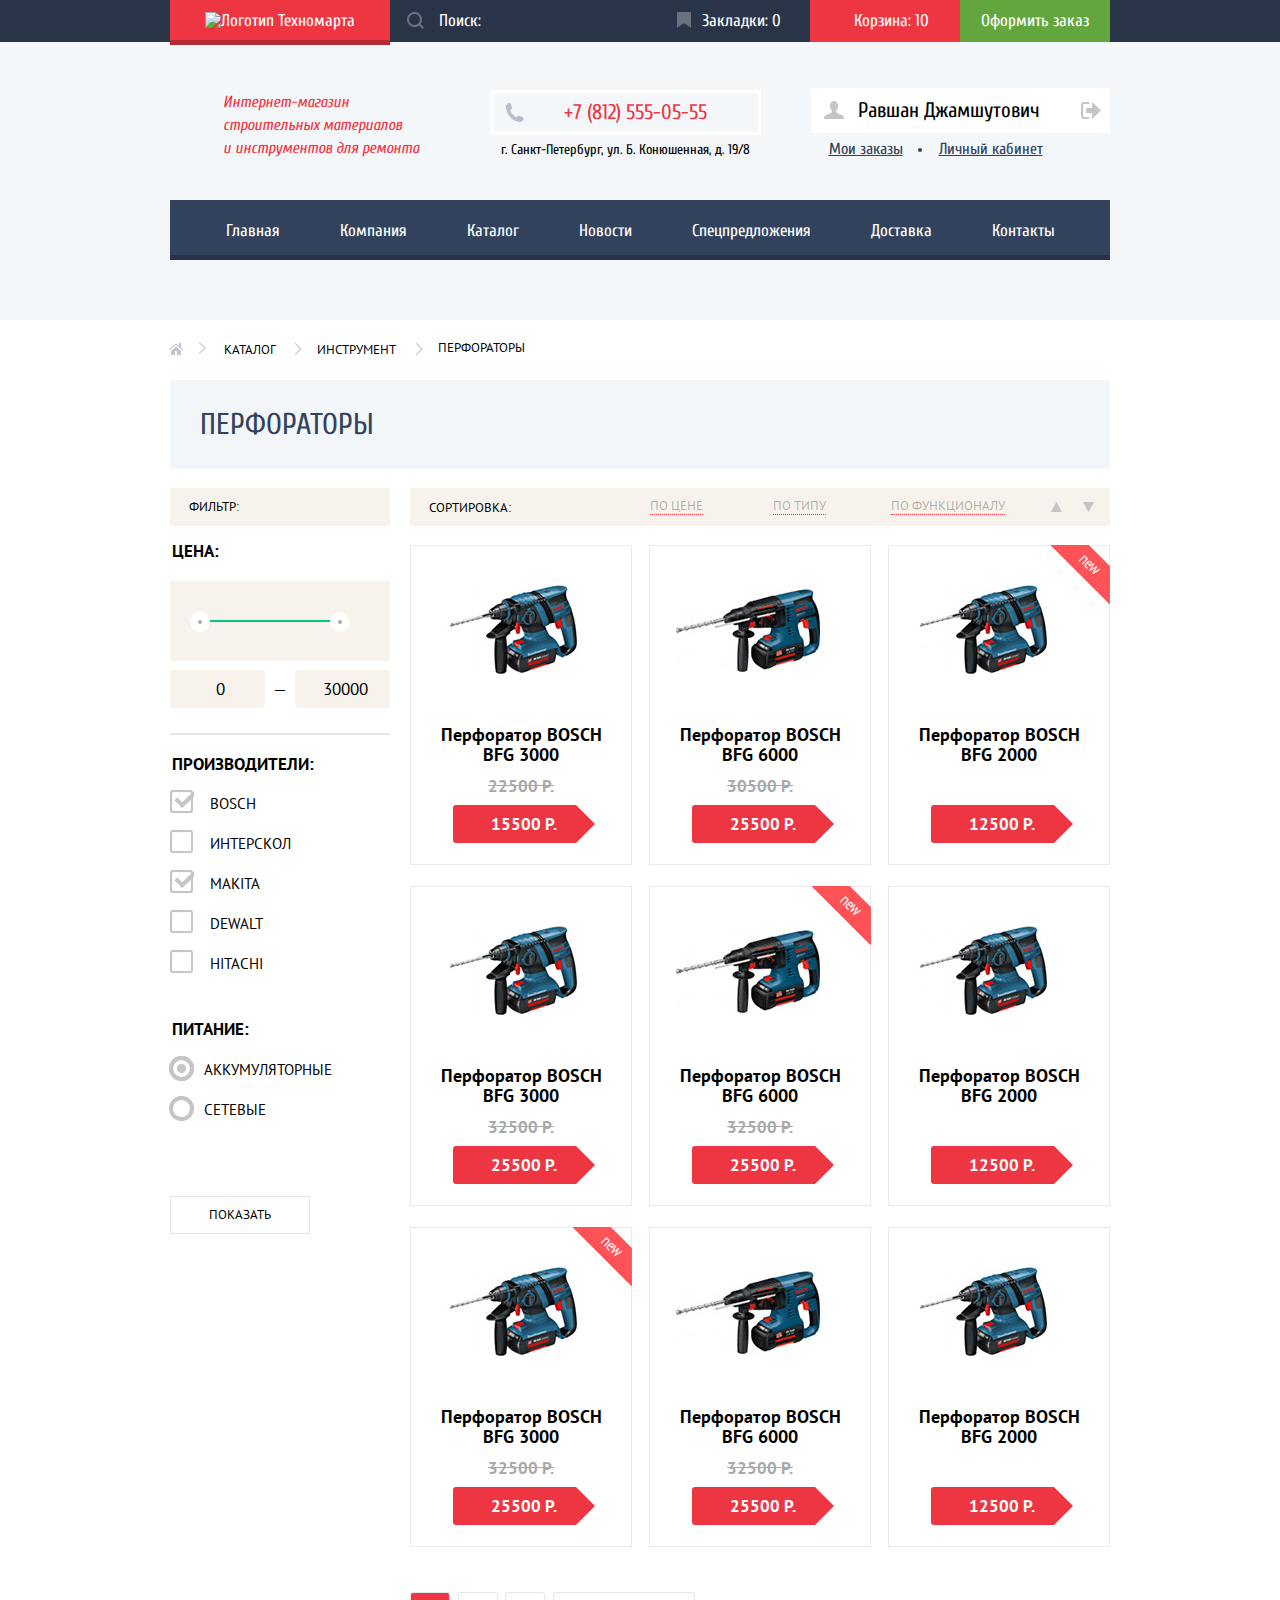
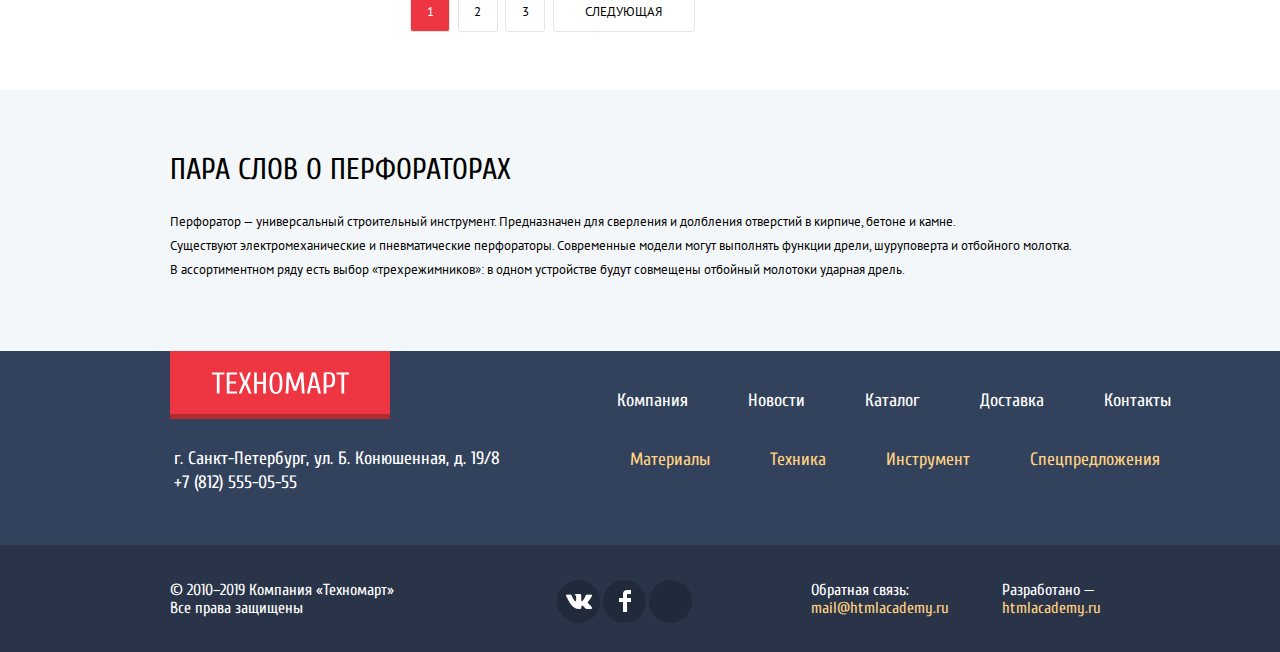
==== commit 03b79aa7: "правки плюс js" ====
--- a/catalog.html
+++ b/catalog.html
@@ -46,17 +46,17 @@
 				</p>
 
 
-				
-					<address class="header-address-catalog">
-						<a href="tel:+78125550555">+7 (812) 555-05-55</a>
-						<span>г. Санкт-Петербург, ул. Б. Конюшенная, д. 19/8</span>
-					</address>
-
-				
+
+				<address class="header-address-catalog">
+					<a href="tel:+78125550555">+7 (812) 555-05-55</a>
+					<span>г. Санкт-Петербург, ул. Б. Конюшенная, д. 19/8</span>
+				</address>
+
+
 				<div class="header-block-login-catalog">
 					<ul class="log-catalog">
 						<li>
-							<a  class="login-name" href="#">Равшан Джамшутович</a>
+							<a class="login-name" href="#">Равшан Джамшутович</a>
 						</li>
 						<li>
 							<a class="logout" href="#"></a>
@@ -228,7 +228,7 @@
 				<ul class="product-cards-catalog">
 					<li>
 						<article>
-							<img src="img/bfg-3.jpg" alt="Перфоратор BOSCH BFG 3000">
+							<img src="img/bfg-3.jpg" alt="Перфоратор BOSCH BFG 3000" width="218" height="170">
 							<h3><a href="#">Перфоратор BOSCH BFG 3000</a></h3>
 							<p class="first-price">22500 Р.</p>
 							<p class="actual-price">15500 Р.</p>
@@ -241,7 +241,7 @@
 
 					<li>
 						<article>
-							<img src="img/bfg-6.jpg" alt="Перфоратор BOSCH BFG6000">
+							<img src="img/bfg-6.jpg" alt="Перфоратор BOSCH BFG6000" width="218" height="170">
 							<h3><a href="#">Перфоратор BOSCH BFG 6000</a></h3>
 							<p class="first-price">30500 Р.</p>
 							<p class="actual-price">25500 Р.</p>
@@ -255,7 +255,7 @@
 					<li>
 						<article>
 							<div class="flag flag-new">новинка</div>
-							<img src="img/bfg-2.jpg" alt="Перфоратор BOSCH BFG 2000">
+							<img src="img/bfg-2.jpg" alt="Перфоратор BOSCH BFG 2000" width="218" height="170">
 							<h3><a href="#">Перфоратор BOSCH BFG 2000</a></h3>
 
 							<p class="actual-price solo-price">12500 Р.</p>
@@ -268,7 +268,7 @@
 
 					<li>
 						<article>
-							<img src="img/bfg-3.jpg" alt="Перфоратор BOSCH BFG 3000">
+							<img src="img/bfg-3.jpg" alt="Перфоратор BOSCH BFG 3000" width="218" height="170">
 							<h3><a href="#">Перфоратор BOSCH BFG 3000</a></h3>
 							<p class="first-price">32500 Р.</p>
 							<p class="actual-price">25500 Р.</p>
@@ -282,7 +282,7 @@
 					<li>
 						<article>
 							<div class="flag flag-new">новинка</div>
-							<img src="img/bfg-6.jpg" alt="Перфоратор BOSCH BFG 6000">
+							<img src="img/bfg-6.jpg" alt="Перфоратор BOSCH BFG 6000" width="218" height="170">
 							<h3><a href="#">Перфоратор BOSCH BFG 6000</a></h3>
 							<p class="first-price">32500 Р.</p>
 							<p class="actual-price">25500 Р.</p>
@@ -295,7 +295,7 @@
 
 					<li>
 						<article>
-							<img src="img/bfg-2.jpg" alt="Перфоратор BOSCH BFG 2000">
+							<img src="img/bfg-2.jpg" alt="Перфоратор BOSCH BFG 2000" width="218" height="170">
 							<h3><a href="#">Перфоратор BOSCH BFG 2000</a></h3>
 
 							<p class="actual-price solo-price">12500 Р.</p>
@@ -309,7 +309,7 @@
 					<li>
 						<article>
 							<div class="flag flag-new">новинка</div>
-							<img src="img/bfg-3.jpg" alt="Перфоратор BOSCH BFG 3000">
+							<img src="img/bfg-3.jpg" alt="Перфоратор BOSCH BFG 3000" width="218" height="170">
 							<h3><a href="#">Перфоратор BOSCH BFG 3000</a></h3>
 							<p class="first-price">32500 Р.</p>
 							<p class="actual-price">25500 Р.</p>
@@ -322,7 +322,7 @@
 
 					<li>
 						<article>
-							<img src="img/bfg-6.jpg" alt="Перфоратор BOSCH BFG 6000">
+							<img src="img/bfg-6.jpg" alt="Перфоратор BOSCH BFG 6000" width="218" height="170">
 							<h3><a href="#">Перфоратор BOSCH BFG 6000</a></h3>
 							<p class="first-price">32500 Р.</p>
 							<p class="actual-price">25500 Р.</p>
@@ -335,7 +335,7 @@
 
 					<li>
 						<article>
-							<img src="img/bfg-2.jpg" alt="Перфоратор BOSCH BFG 2000">
+							<img src="img/bfg-2.jpg" alt="Перфоратор BOSCH BFG 2000" width="218" height="170">
 							<h3><a href="#">Перфоратор BOSCH BFG 2000</a></h3>
 
 							<p class="actual-price solo-price">12500 Р.</p>
@@ -491,7 +491,7 @@
 			<a class="basket-footer" href="#">Продолжить покупки</a>
 		</div>
 	</form>
-
+	<script src="js/basket.js"></script>
 </body>
 
 </html>--- a/css/style.css
+++ b/css/style.css
@@ -130,7 +130,7 @@
 .search input::placeholder {
   font-family: "Cuprum";
   font-size: 17px;
-  line-height: 17px;
+  
   color: white;
 }
 
@@ -177,19 +177,19 @@
 .login:hover {
   background: url(../img/icon-login-hover.png);
   background-repeat: no-repeat;
+  background-position-x: 15px;
+  background-position-y: 14px;
+  background-color: white;
+}
+
+.login:active {
+  background: url(../img/icon-login-stat.png);
+  background-repeat: no-repeat;
   background-position-x: 14px;
   background-position-y: 16px;
   background-color: white;
 }
 
-.login:active {
-  background: url(../img/icon-login-stat.png);
-  background-repeat: no-repeat;
-  background-position-x: 14px;
-  background-position-y: 16px;
-  background-color: white;
-}
-
 
 
 .login:active,
@@ -208,7 +208,7 @@
 }
 
 .login-link-left:after {
-  content: '';
+  content: "";
   width: 4px;
   height: 4px;
   display: inline-block;
@@ -475,7 +475,7 @@
 
 
 .partners li::before {
-  content: '';
+  content: "";
     position: absolute;
     left: -36px;
     top: 32px;
@@ -550,7 +550,7 @@
   background-repeat: no-repeat;
 }
 
-.home:before {
+.home::before {
 content: "";
 position: absolute;
 right: -17px;
@@ -614,7 +614,7 @@
 .menu-items li:first-child:after,
 .menu-items li:nth-child(2):after,
 .menu-items li:nth-child(3):after {
-  content: '';
+  content: "";
   top: 2px;
   width: 8px;
   height: 12px;
@@ -776,7 +776,7 @@
 
 
 .firm-list input[type=checkbox]+label::after {
-  content: '';
+  content: "";
   position: absolute;
   width: 26px;
   height: 26px;
@@ -794,7 +794,7 @@
 
 
 .firm-list input[type=checkbox]:checked+label::before {
-  content: '';
+  content: "";
   position: absolute;
   width: 26px;
   height: 26px;
@@ -822,7 +822,7 @@
 
  
 .power input[type=radio]+label::before {
-  content: '';
+  content: "";
   position: absolute;
   width: 26px;
   height: 26px;
@@ -832,7 +832,7 @@
 }
 
 .power input[type=radio]:checked+label::after {
-  content: '';
+  content: "";
   position: absolute;
   width: 26px;
   height: 26px;
@@ -896,6 +896,8 @@
   display: flex;
   margin: auto 25px;
   text-align: center;
+  position: relative;
+    top: 5px;
 }
 
 .first-price {
@@ -1252,7 +1254,6 @@
   border-top: 7px solid #ee3643;
   z-index: 1000;
   transform: translateX(0%);
-  animation: bounce .4s;
   background-color: white;
   width: 620px;
   left: 50%;
@@ -1260,6 +1261,8 @@
   margin-left: -310px;
   position: fixed;
 }
+
+
 
 .visualy-hidden-feedback label {
  font-size: 18px;
@@ -1312,7 +1315,81 @@
 }
 
 
-.modal-close {
+
+
+.modal-close::before,
+.modal-close::after {
+  content: "";
+  position: absolute;
+  top: 10px;
+  left: 2px;
+  width: 25px;
+  height: 5px;
+  background-color: #ee3643;
+}
+
+.modal-close::before {
+  transform: rotate(45deg);
+}
+
+.modal-close::after {
+  transform: rotate(-45deg);
+}
+
+.visually-hidden {
+  display: none;
+}
+
+
+.visually-hidden-map {
+  display: none;
+  
+}
+
+.modal-map p {
+  margin: 0;
+}
+
+
+
+
+.visualy-hidden-feedback {
+  display: none;
+}
+
+@keyframes bou {
+  0% {
+    transform: translateY(-2000px);
+  }
+
+  70% {
+    transform: translateY(30px);
+  }
+
+  90% {
+    transform: translateY(-10px);
+  }
+
+  100% {
+    transform: translateY(0);
+  }
+}
+
+.modal-map {
+  position: fixed;
+  top: 10%;
+  left: 50%;
+  
+  height: 446px;
+  margin-left: -470px;
+  
+  box-shadow: 0 2px 50px rgba(0,0,0,.5);
+}
+
+
+
+
+.modal-close-map {
   position: absolute;
   right: 15px;
   width: 22px;
@@ -1324,8 +1401,8 @@
   outline: none;
 }
 
-.modal-close::before,
-.modal-close::after {
+.modal-close-map::before,
+.modal-close-map::after {
   content: "";
   position: absolute;
   top: 10px;
@@ -1335,42 +1412,12 @@
   background-color: #ee3643;
 }
 
-.modal-close::before {
+.modal-close-map::before {
   transform: rotate(45deg);
 }
 
-.modal-close::after {
+.modal-close-map::after {
   transform: rotate(-45deg);
-}
-
-.visually-hidden {
-  display: none;
-}
-
-
-.visually-hidden-map {
-  display: none;
-}
-
-.modal-map p {
-  margin: 0;
-}
-
-.visualy-hidden-feedback {
-  display: none;
-}
-
-.modal-map {
-  position: fixed;
-  top: 10%;
-  left: 50%;
-  
-  height: 446px;
-  margin-left: -470px;
-  z-index: 1000;
-  box-shadow: 0 2px 50px rgba(0,0,0,.5);
-  
-  
 }
 
 
@@ -1411,7 +1458,7 @@
 
 .basket-text {
   margin: 0;
-  font-family: 'Cuprum', 'Arial', sans-serif;
+  font-family: "Cuprum", "Arial", sans-serif;
   font-size: 30px;
   line-height: 66px;
   background: url(../img/basket-check.png) no-repeat;
@@ -1465,6 +1512,10 @@
 
 .search {
   width: 270px;
+}
+
+.home {
+  display: block;
 }
 
 .search input {
@@ -1668,7 +1719,7 @@
 }
 
 h3 {
-  font-family: 'Cuprum';
+  font-family: "Cuprum";
   font-weight: normal;
   line-height: 30px;
   font-size: 24px
@@ -1951,6 +2002,8 @@
   padding: 0;
   justify-content: space-between;
   display: flex;
+  position: relative;
+    top: 14px;
 }
 
 .right-side {
@@ -2254,7 +2307,7 @@
 
 .service-block ul::after {
   background-image: url(../img/shadow.png);
-  content: '';
+  content: "";
   position: absolute;
   width: 10px;
   height: 279px;
@@ -2451,3 +2504,21 @@
 .feedback a:active{
   color: #ee3643;
 }
+
+
+.modal-show {
+  display: block;
+  animation: bou 0.6s;
+}
+
+.modal-close {
+  position: absolute;
+  right: 15px;
+  width: 22px;
+  height: 22px;
+  background-color: transparent;
+  border: 0;
+  cursor: pointer;
+  top: 9px;
+  outline: none;
+}